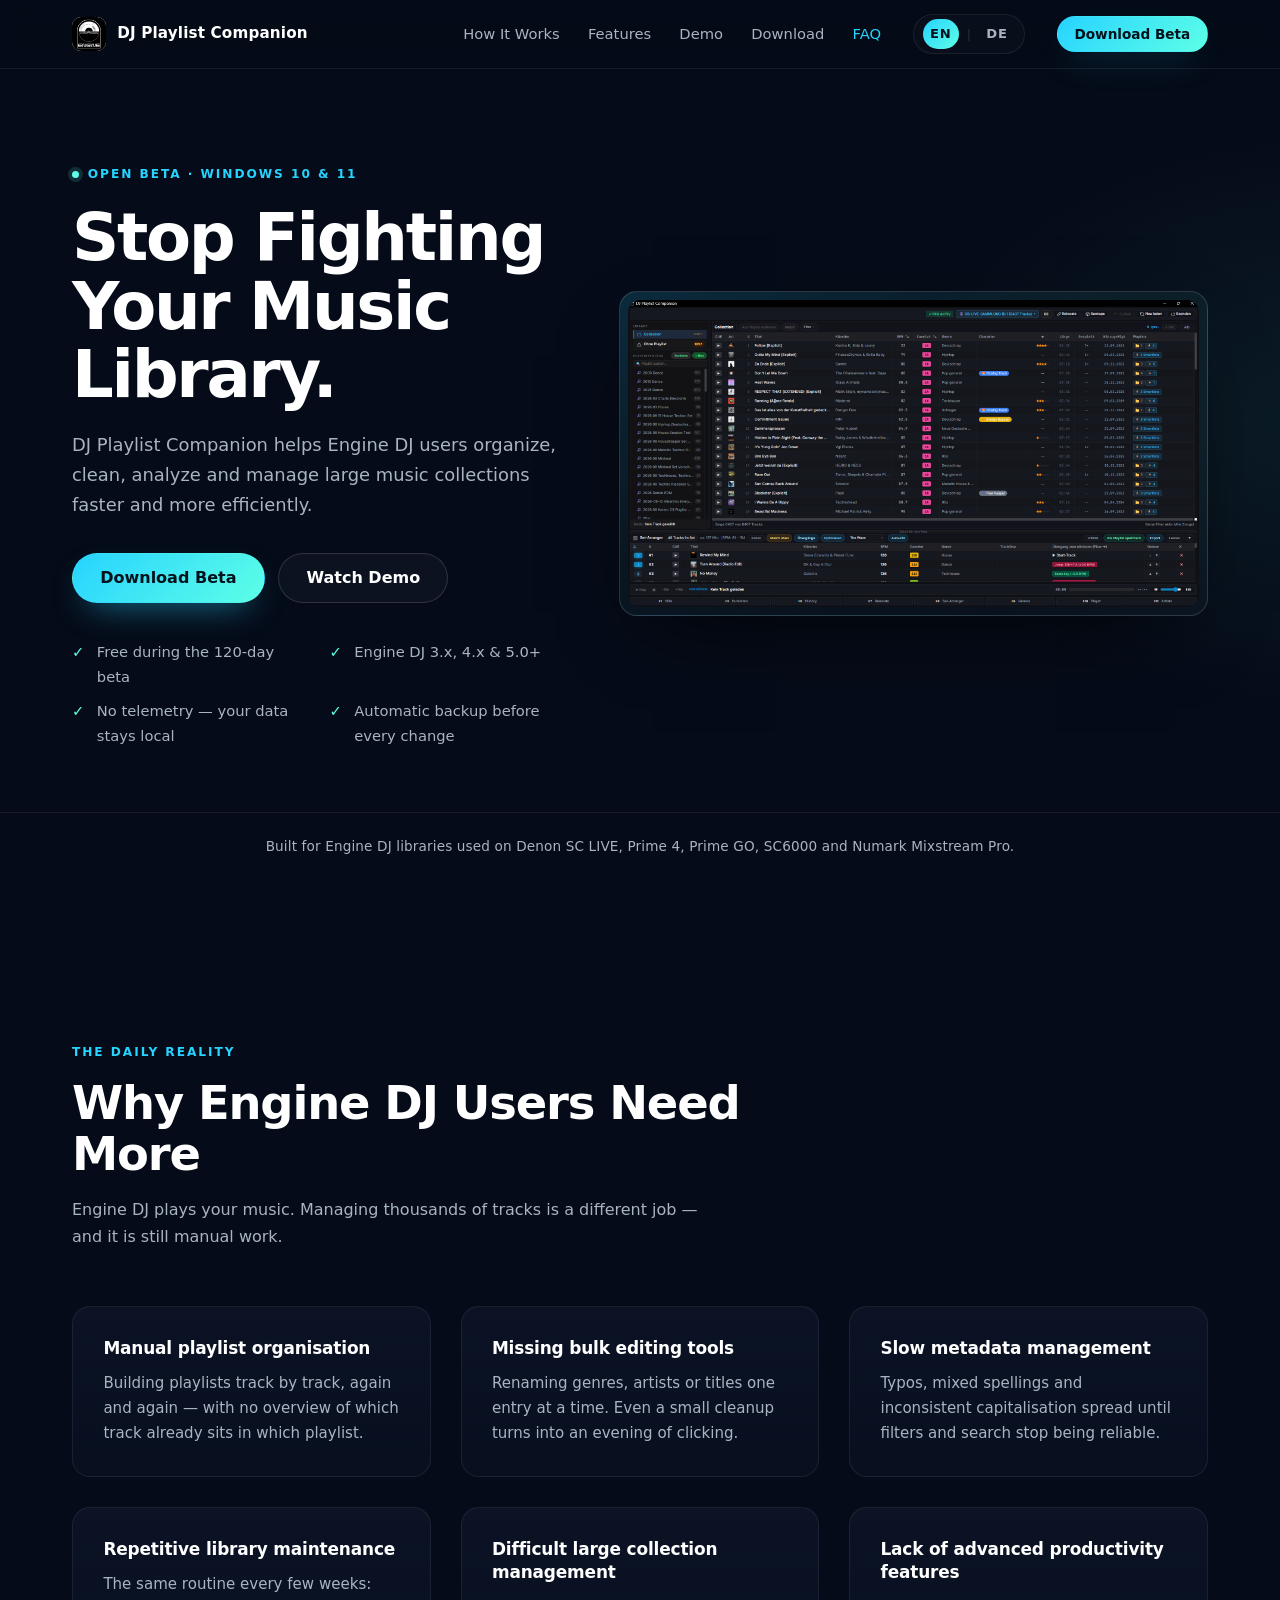
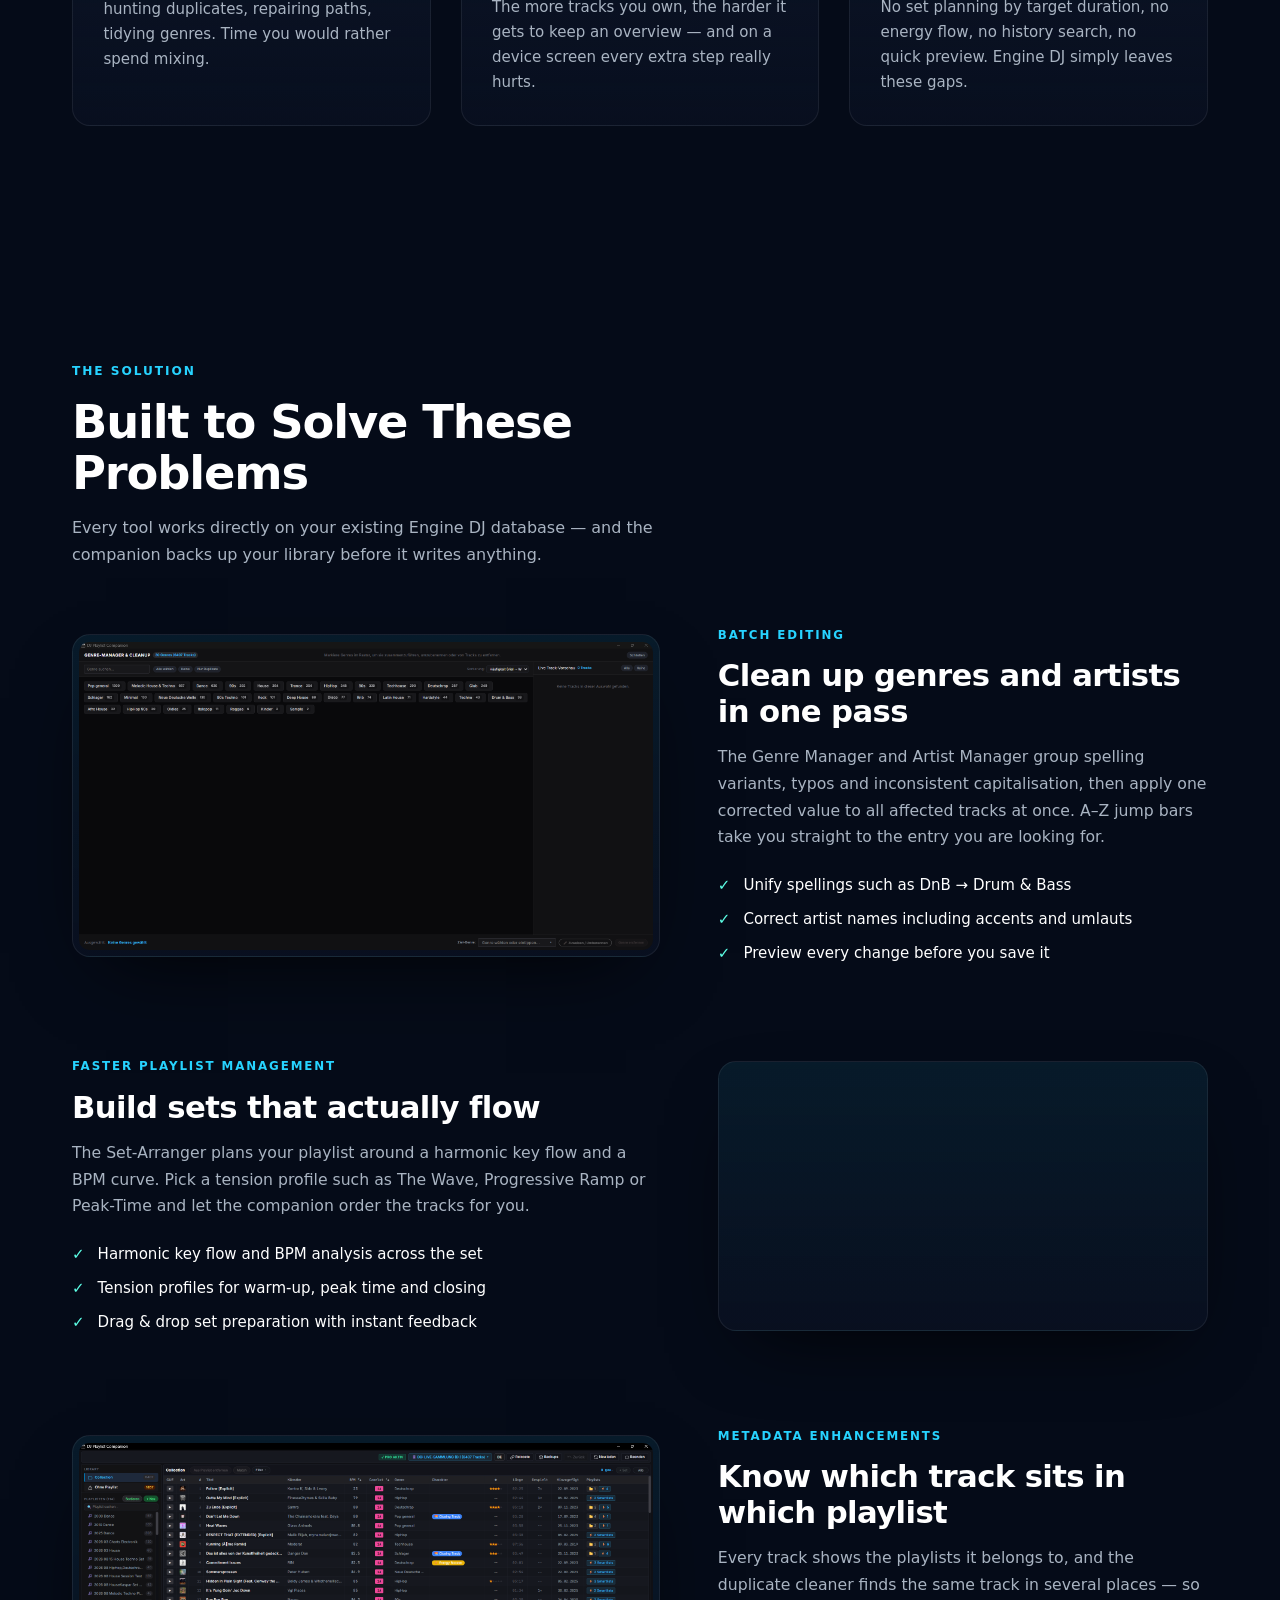
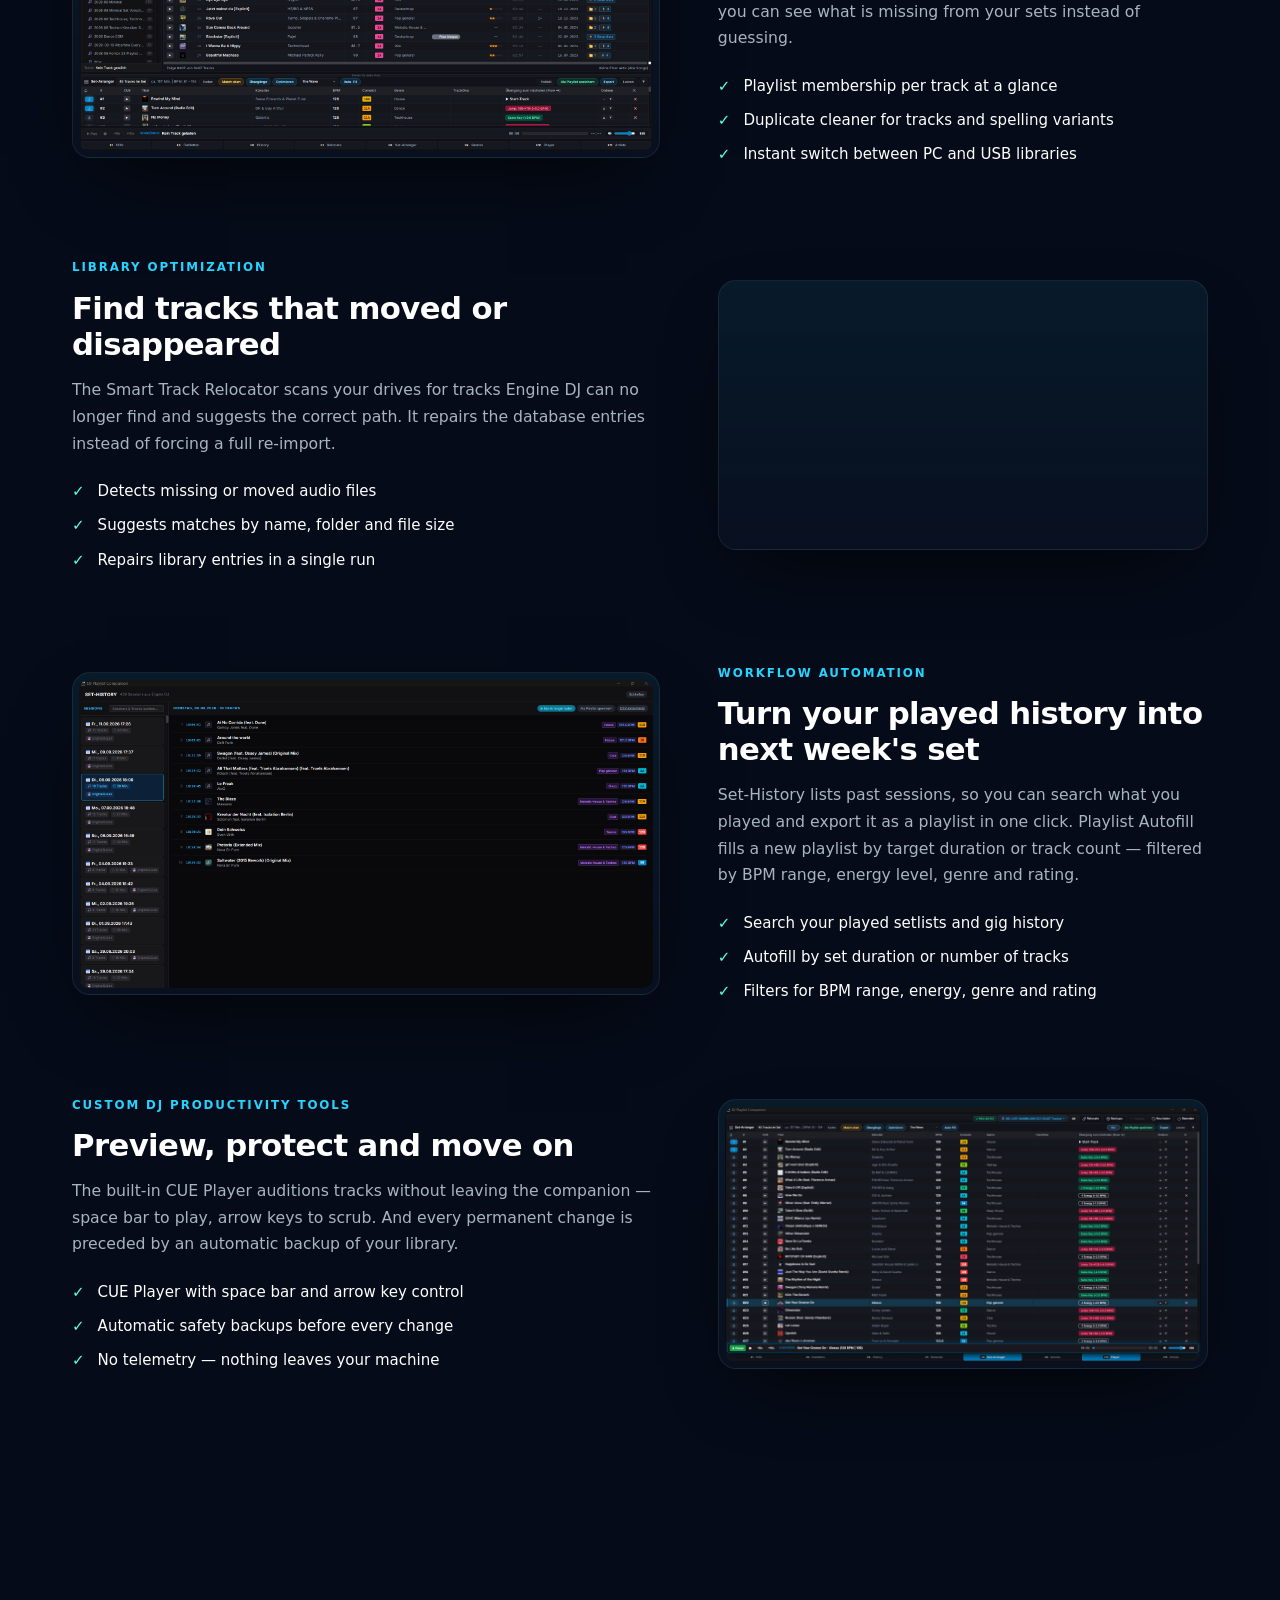
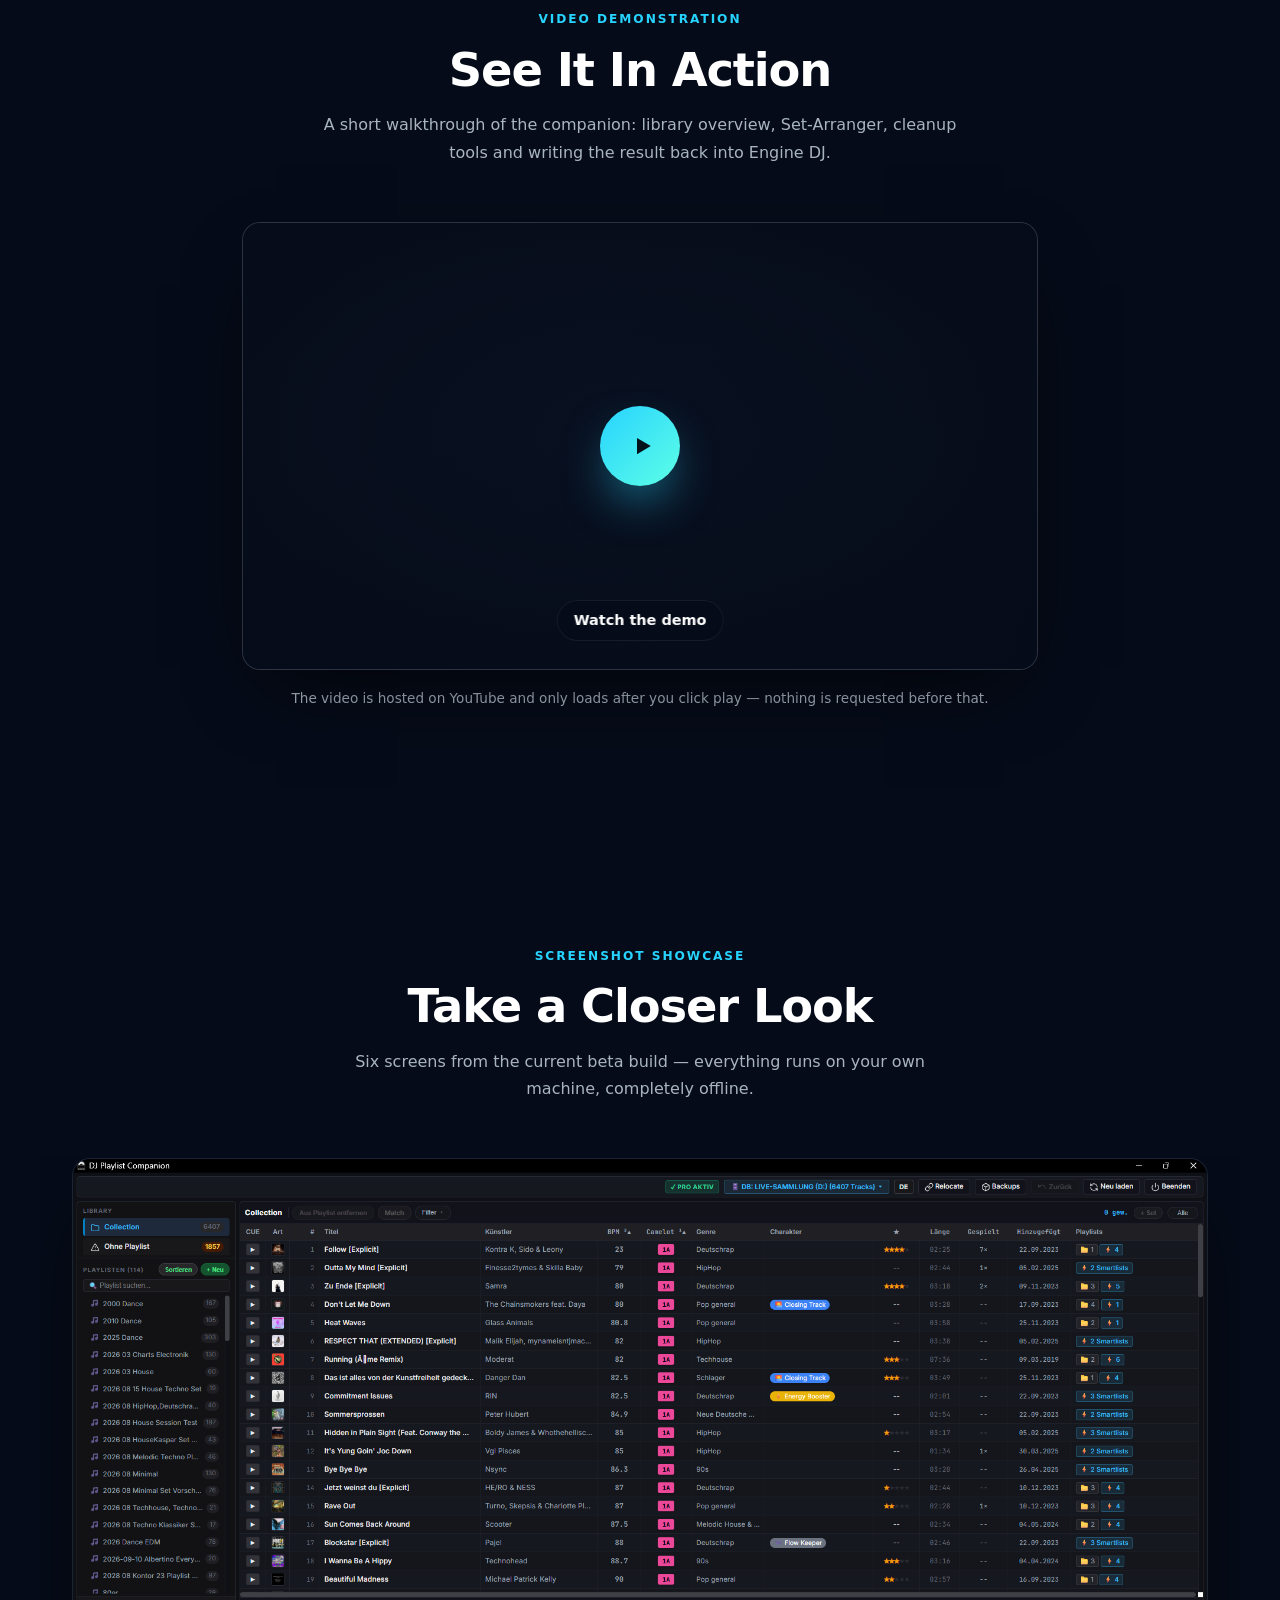
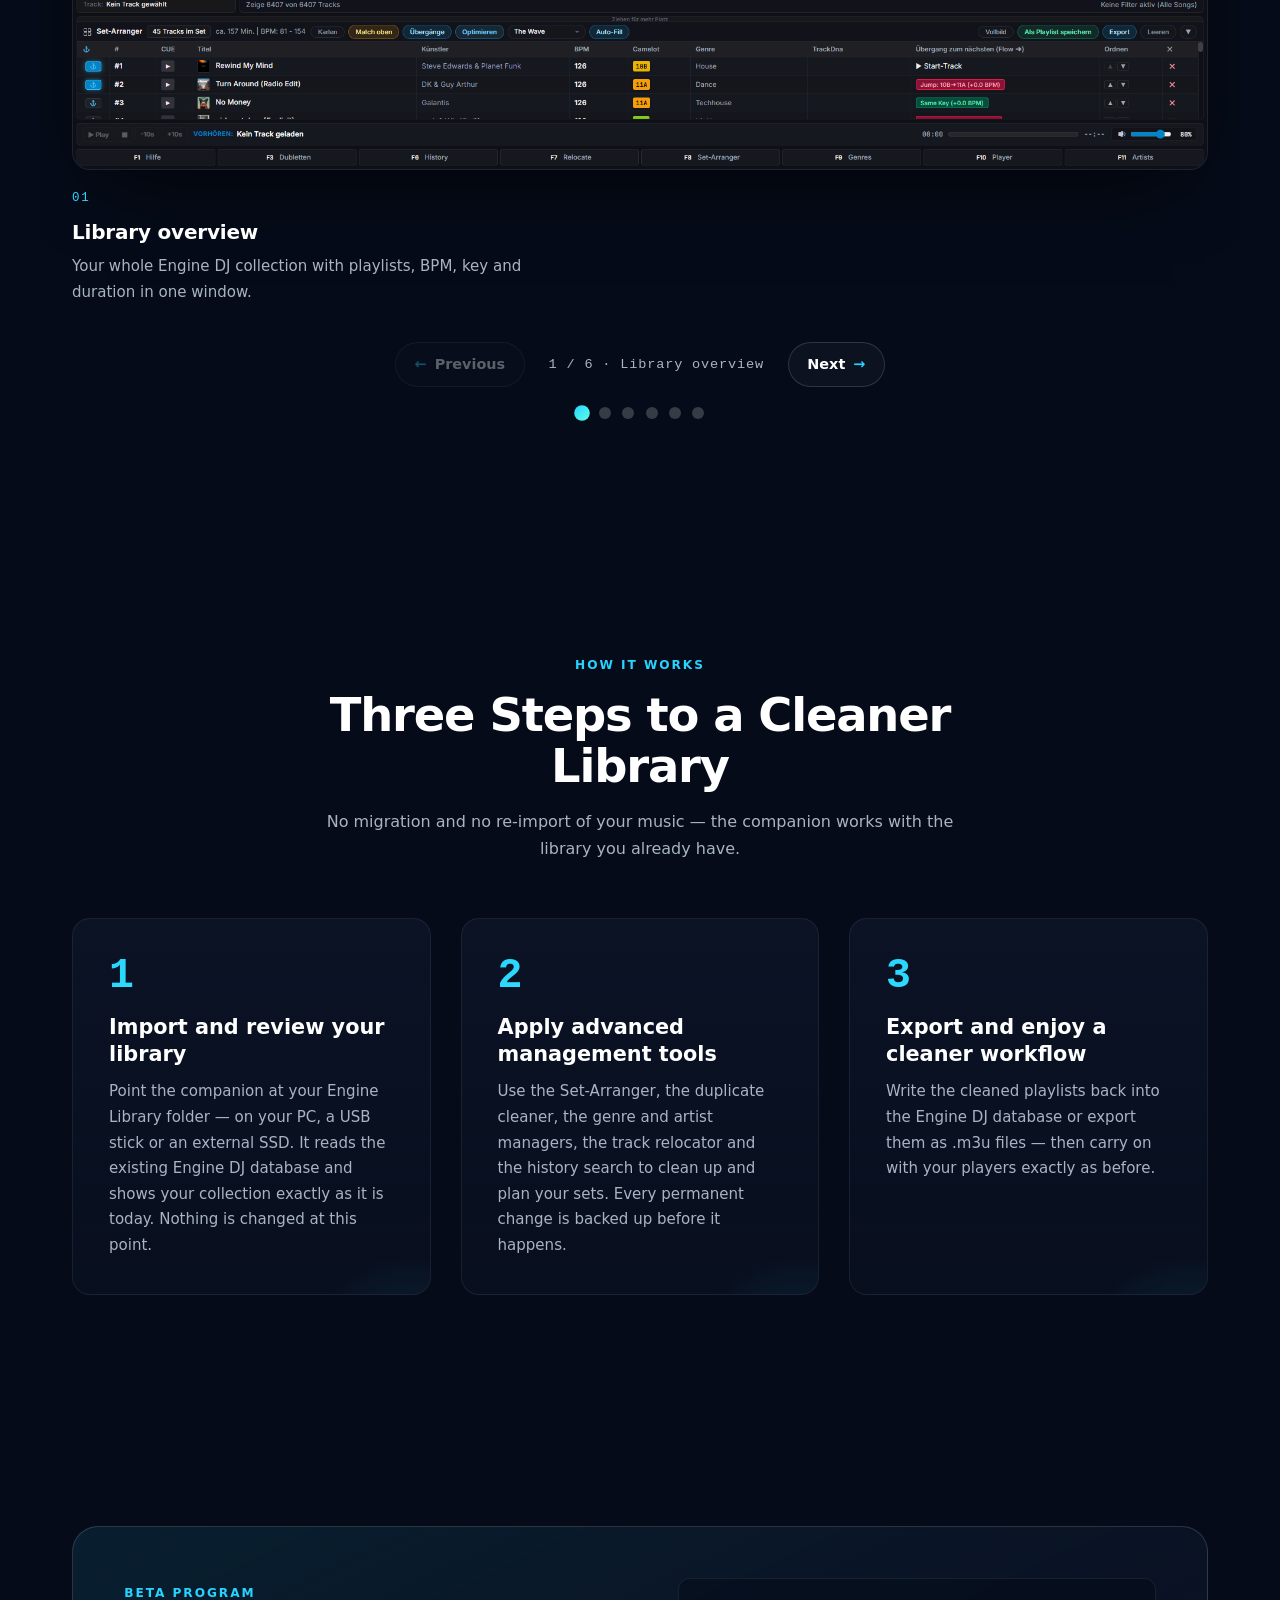
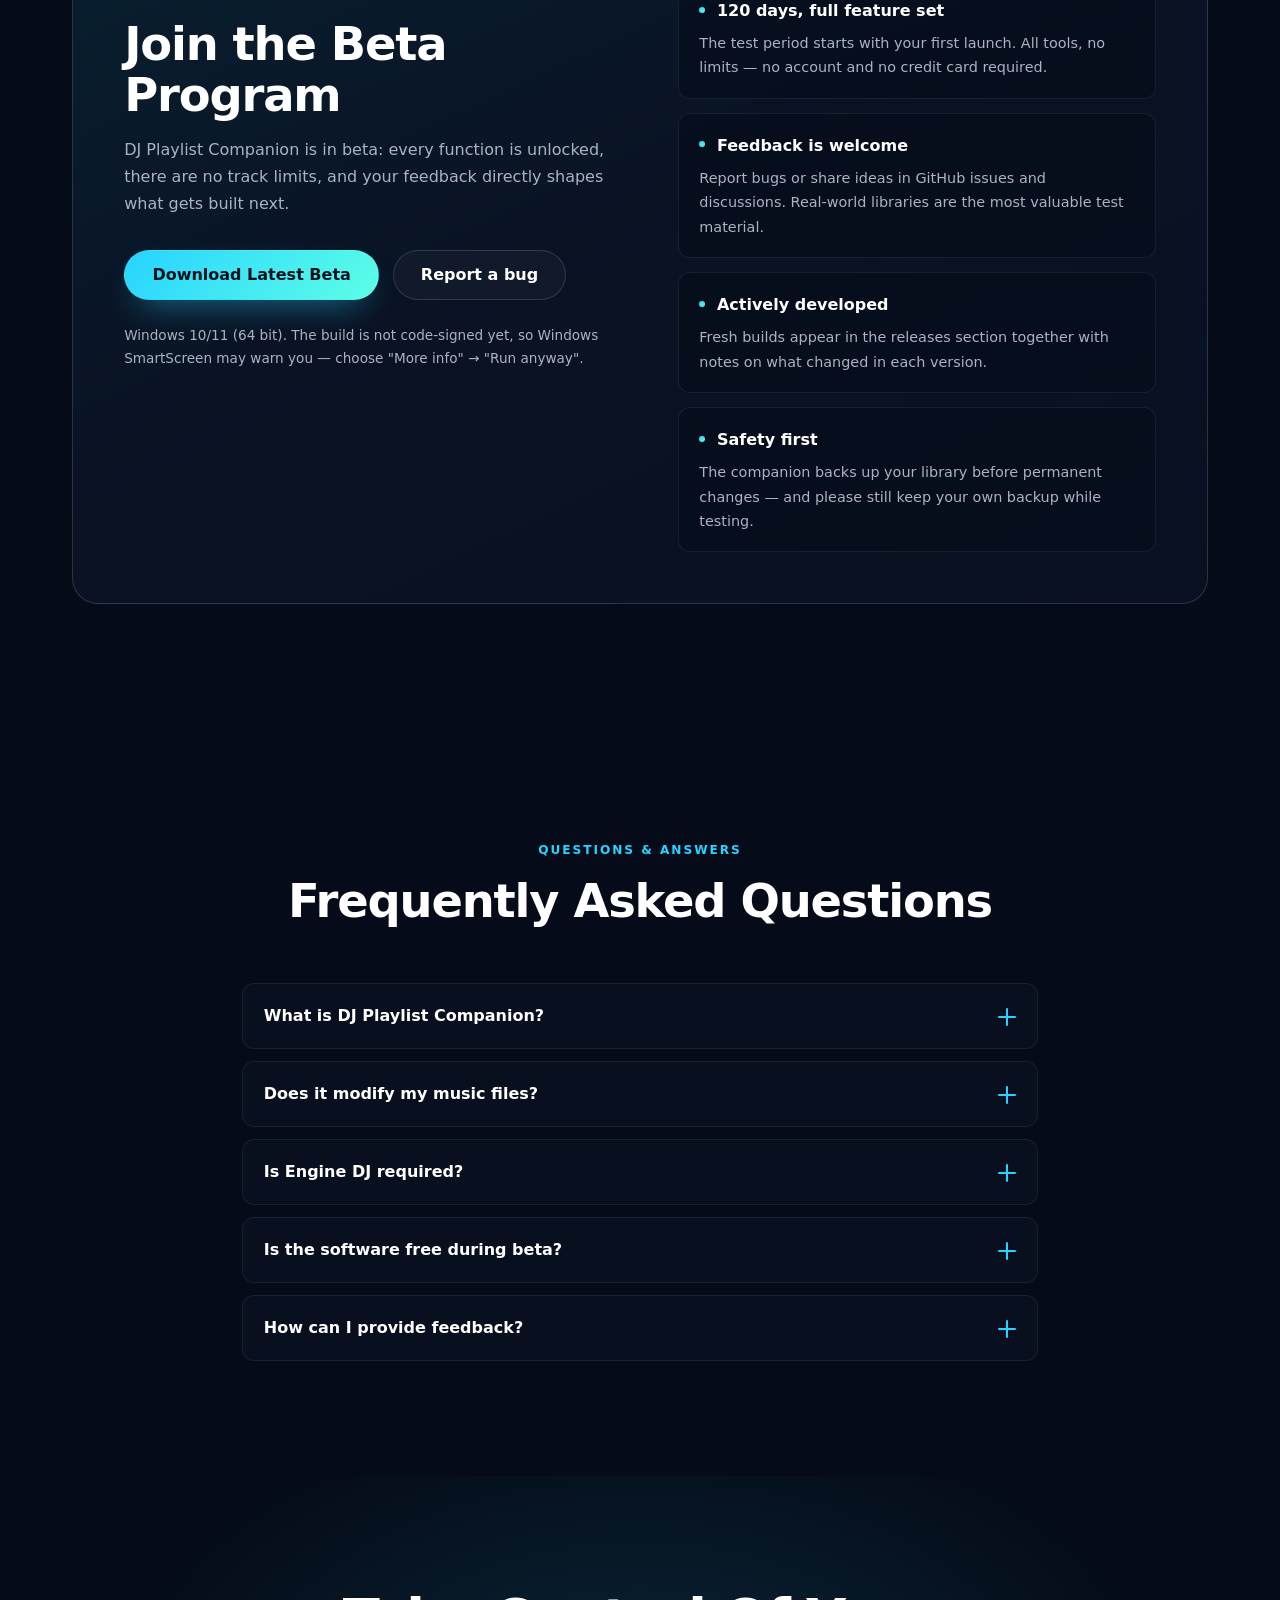
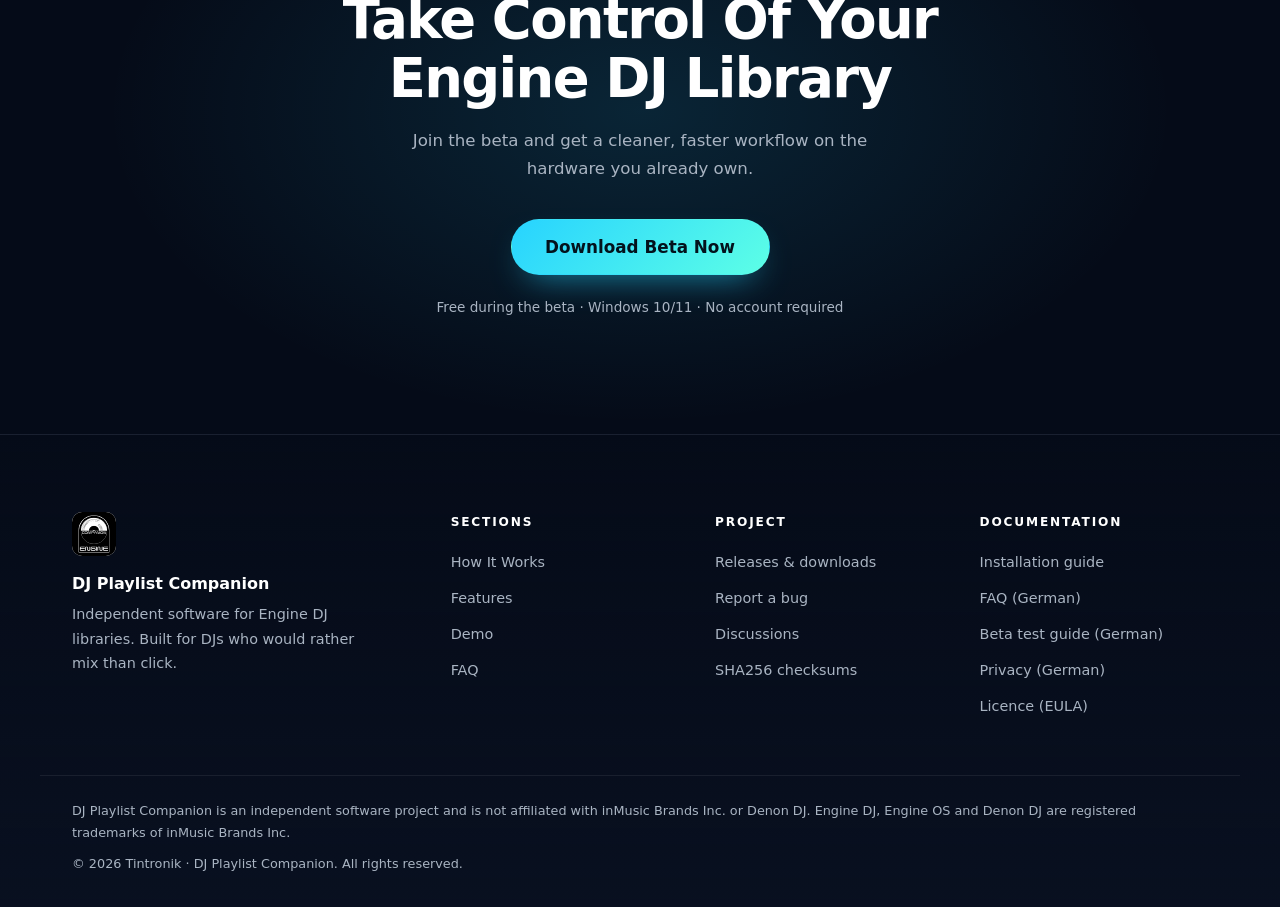
==== 04_Website_und_Marketing/index.html @ 6017baf1 "feat: Beta-Landingpage fuer DJ Playlist Companion (EN/DE, Galerie, FAQ, Video-Facade) Neue Landingpa" ====
<!DOCTYPE html>
<html lang="en">
<head>
  <meta charset="UTF-8">
  <meta name="viewport" content="width=device-width, initial-scale=1">
  <title>DJ Playlist Companion — Beta for Engine DJ Libraries</title>
  <meta name="description" content="DJ Playlist Companion helps Engine DJ users organize, clean, analyze and manage large music collections faster: set arranger, batch metadata cleanup, duplicate cleaner, track relocator and automatic backups.">
  <meta name="robots" content="index, follow">
  <meta name="theme-color" content="#050B18">
  <meta name="color-scheme" content="dark">
  <link rel="canonical" href="https://tintronik.github.io/djplaylist.github.io/04_Website_und_Marketing/">

  <meta property="og:type" content="website">
  <meta property="og:site_name" content="DJ Playlist Companion">
  <meta property="og:title" content="DJ Playlist Companion — Beta for Engine DJ Libraries">
  <meta property="og:description" content="Stop fighting your music library. Organize, clean, analyze and manage your Engine DJ collection faster.">
  <meta property="og:url" content="https://tintronik.github.io/djplaylist.github.io/04_Website_und_Marketing/">
  <meta property="og:image" content="https://tintronik.github.io/djplaylist.github.io/04_Website_und_Marketing/assets/logo_dark_bg.png">
  <meta name="twitter:card" content="summary_large_image">

  <link rel="icon" href="assets/favicon.ico" sizes="any">
  <link rel="icon" type="image/png" sizes="32x32" href="assets/favicon-32x32.png">
  <link rel="icon" type="image/png" sizes="16x16" href="assets/favicon-16x16.png">
  <link rel="apple-touch-icon" href="assets/icon.png">

  <script>
    /* Resolve the language before the first paint so lang/announcements are correct. */
    (function () {
      try {
        var saved = window.localStorage.getItem('dpc-lang');
        var browser = (navigator.language || 'en').toLowerCase();
        var lang = saved === 'de' || saved === 'en' ? saved : (browser.indexOf('de') === 0 ? 'de' : 'en');
        document.documentElement.lang = lang;
      } catch (error) {
        document.documentElement.lang = 'en';
      }
    }());
  </script>

  <link rel="preload" as="image" href="assets/screenshots/01-start.png" fetchpriority="high">
  <link rel="stylesheet" href="style.css">
</head>
<body>
  <a class="skip-link" href="#main" data-i18n="a11y.skip">Skip to main content</a>

  <header class="site-header" id="top">
    <nav class="nav" aria-labelledby="nav-label">
      <span class="sr-only" id="nav-label" data-i18n="nav.label">Main navigation</span>

      <a class="brand" href="#top">
        <img class="brand__mark" src="assets/logo_dark_bg.svg" width="34" height="34" alt="" aria-hidden="true">
        <span class="brand__name">DJ Playlist Companion</span>
      </a>

      <button class="nav-toggle" type="button" aria-expanded="false" aria-controls="nav-menu">
        <span class="nav-toggle__bars" aria-hidden="true"></span>
        <span class="sr-only" data-i18n="nav.menu">Open menu</span>
      </button>

      <div class="nav__panel" id="nav-menu">
        <ul class="nav__list">
          <li><a href="#how-it-works" data-i18n="nav.howItWorks">How It Works</a></li>
          <li><a href="#features" data-i18n="nav.features">Features</a></li>
          <li><a href="#demo" data-i18n="nav.demo">Demo</a></li>
          <li><a href="#download" data-i18n="nav.download">Download</a></li>
          <li><a href="#faq" data-i18n="nav.faq">FAQ</a></li>
        </ul>

        <div class="lang" role="group" aria-label="Language" data-i18n-attr="aria-label:nav.langLabel">
          <button class="lang__btn" type="button" data-lang="en" aria-pressed="true">EN</button>
          <span class="lang__sep" aria-hidden="true">|</span>
          <button class="lang__btn" type="button" data-lang="de" aria-pressed="false">DE</button>
        </div>

        <a class="btn btn--primary btn--sm" href="#" data-download data-i18n="nav.cta">Download Beta</a>
      </div>
    </nav>
  </header>
  <main id="main">
    <section class="hero" aria-labelledby="hero-title">
      <div class="container hero__inner">
        <div class="hero__copy">
          <p class="eyebrow">
            <span class="eyebrow__dot" aria-hidden="true"></span>
            <span data-i18n="hero.eyebrow">Open Beta · Windows 10 &amp; 11</span>
          </p>
          <h1 class="hero__title" id="hero-title" data-i18n="hero.title">Stop Fighting Your Music Library.</h1>
          <p class="hero__sub" data-i18n="hero.subtitle">DJ Playlist Companion helps Engine DJ users organize, clean, analyze and manage large music collections faster and more efficiently.</p>

          <div class="cta-row">
            <a class="btn btn--primary btn--lg" href="#" data-download data-i18n="hero.ctaPrimary">Download Beta</a>
            <a class="btn btn--ghost btn--lg" href="#demo" data-i18n="hero.ctaSecondary">Watch Demo</a>
          </div>

          <ul class="trust">
            <li class="trust__item" data-i18n="hero.trust1">Free during the 120-day beta</li>
            <li class="trust__item" data-i18n="hero.trust2">Engine DJ 3.x, 4.x &amp; 5.0+</li>
            <li class="trust__item" data-i18n="hero.trust3">No telemetry — your data stays local</li>
            <li class="trust__item" data-i18n="hero.trust4">Automatic backup before every change</li>
          </ul>
        </div>

        <figure class="hero__shot">
          <img src="assets/screenshots/01-start.png" width="1920" height="1032"
               alt="DJ Playlist Companion start screen showing the Engine DJ library overview" data-i18n-attr="alt:hero.imageAlt"
               fetchpriority="high" decoding="async">
        </figure>
      </div>

      <p class="devices" data-i18n="hero.devices">Built for Engine DJ libraries used on Denon SC LIVE, Prime 4, Prime GO, SC6000 and Numark Mixstream Pro.</p>
    </section>

    <section class="section" id="why" aria-labelledby="why-title">
      <div class="container">
        <header class="section__head">
          <p class="eyebrow" data-i18n="pain.eyebrow">The daily reality</p>
          <h2 class="section__title" id="why-title" data-i18n="pain.title">Why Engine DJ Users Need More</h2>
          <p class="section__sub" data-i18n="pain.subtitle">Engine DJ plays your music. Managing thousands of tracks is a different job — and it is still manual work.</p>
        </header>

        <div class="grid grid--3" data-list="pain.items">
          <article class="card">
            <h3 class="card__title" data-i18n-list="title">Manual playlist organisation</h3>
            <p class="card__text" data-i18n-list="text">Building playlists track by track, again and again — with no overview of which track already sits in which playlist.</p>
          </article>
          <article class="card">
            <h3 class="card__title" data-i18n-list="title">Missing bulk editing tools</h3>
            <p class="card__text" data-i18n-list="text">Renaming genres, artists or titles one entry at a time. Even a small cleanup turns into an evening of clicking.</p>
          </article>
          <article class="card">
            <h3 class="card__title" data-i18n-list="title">Slow metadata management</h3>
            <p class="card__text" data-i18n-list="text">Typos, mixed spellings and inconsistent capitalisation spread until filters and search stop being reliable.</p>
          </article>
          <article class="card">
            <h3 class="card__title" data-i18n-list="title">Repetitive library maintenance</h3>
            <p class="card__text" data-i18n-list="text">The same routine every few weeks: hunting duplicates, repairing paths, tidying genres. Time you would rather spend mixing.</p>
          </article>
          <article class="card">
            <h3 class="card__title" data-i18n-list="title">Difficult large collection management</h3>
            <p class="card__text" data-i18n-list="text">The more tracks you own, the harder it gets to keep an overview — and on a device screen every extra step really hurts.</p>
          </article>
          <article class="card">
            <h3 class="card__title" data-i18n-list="title">Lack of advanced productivity features</h3>
            <p class="card__text" data-i18n-list="text">No set planning by target duration, no energy flow, no history search, no quick preview. Engine DJ simply leaves these gaps.</p>
          </article>
        </div>
      </div>
    </section>
    <section class="section" id="features" aria-labelledby="features-title">
      <div class="container">
        <header class="section__head">
          <p class="eyebrow" data-i18n="solution.eyebrow">The solution</p>
          <h2 class="section__title" id="features-title" data-i18n="solution.title">Built to Solve These Problems</h2>
          <p class="section__sub" data-i18n="solution.subtitle">Every tool works directly on your existing Engine DJ database — and the companion backs up your library before it writes anything.</p>
        </header>

        <div class="features" data-list="solution.items">
          <article class="feature">
            <figure class="feature__media">
              <img src="assets/screenshots/03-genre-manager.png" width="1920" height="1032"
                   alt="Genre Manager grouping spelling variants for batch cleanup" data-i18n-list="alt"
                   loading="lazy" decoding="async">
            </figure>
            <div class="feature__body">
              <p class="feature__kicker" data-i18n-list="kicker">Batch editing</p>
              <h3 class="feature__title" data-i18n-list="title">Clean up genres and artists in one pass</h3>
              <p class="feature__text" data-i18n-list="text">The Genre Manager and Artist Manager group spelling variants, typos and inconsistent capitalisation, then apply one corrected value to all affected tracks at once. A–Z jump bars take you straight to the entry you are looking for.</p>
              <ul class="feature__list">
                <li data-i18n-list="bullets.0">Unify spellings such as DnB → Drum &amp; Bass</li>
                <li data-i18n-list="bullets.1">Correct artist names including accents and umlauts</li>
                <li data-i18n-list="bullets.2">Preview every change before you save it</li>
              </ul>
            </div>
          </article>

          <article class="feature">
            <figure class="feature__media">
              <img src="assets/screenshots/02-set-arranger.png" width="1920" height="1032"
                   alt="Set-Arranger optimising BPM and harmonic key flow" data-i18n-list="alt"
                   loading="lazy" decoding="async">
            </figure>
            <div class="feature__body">
              <p class="feature__kicker" data-i18n-list="kicker">Faster playlist management</p>
              <h3 class="feature__title" data-i18n-list="title">Build sets that actually flow</h3>
              <p class="feature__text" data-i18n-list="text">The Set-Arranger plans your playlist around a harmonic key flow and a BPM curve. Pick a tension profile such as The Wave, Progressive Ramp or Peak-Time and let the companion order the tracks for you.</p>
              <ul class="feature__list">
                <li data-i18n-list="bullets.0">Harmonic key flow and BPM analysis across the set</li>
                <li data-i18n-list="bullets.1">Tension profiles for warm-up, peak time and closing</li>
                <li data-i18n-list="bullets.2">Drag &amp; drop set preparation with instant feedback</li>
              </ul>
            </div>
          </article>

          <article class="feature">
            <figure class="feature__media">
              <img src="assets/screenshots/01-start.png" width="1920" height="1032"
                   alt="Library overview listing tracks and their playlist membership" data-i18n-list="alt"
                   loading="lazy" decoding="async">
            </figure>
            <div class="feature__body">
              <p class="feature__kicker" data-i18n-list="kicker">Metadata enhancements</p>
              <h3 class="feature__title" data-i18n-list="title">Know which track sits in which playlist</h3>
              <p class="feature__text" data-i18n-list="text">Every track shows the playlists it belongs to, and the duplicate cleaner finds the same track in several places — so you can see what is missing from your sets instead of guessing.</p>
              <ul class="feature__list">
                <li data-i18n-list="bullets.0">Playlist membership per track at a glance</li>
                <li data-i18n-list="bullets.1">Duplicate cleaner for tracks and spelling variants</li>
                <li data-i18n-list="bullets.2">Instant switch between PC and USB libraries</li>
              </ul>
            </div>
          </article>
          <article class="feature">
            <figure class="feature__media">
              <img src="assets/screenshots/05-track-relocator.png" width="1920" height="1032"
                   alt="Smart Track-Relocator listing missing files with suggested paths" data-i18n-list="alt"
                   loading="lazy" decoding="async">
            </figure>
            <div class="feature__body">
              <p class="feature__kicker" data-i18n-list="kicker">Library optimization</p>
              <h3 class="feature__title" data-i18n-list="title">Find tracks that moved or disappeared</h3>
              <p class="feature__text" data-i18n-list="text">The Smart Track Relocator scans your drives for tracks Engine DJ can no longer find and suggests the correct path. It repairs the database entries instead of forcing a full re-import.</p>
              <ul class="feature__list">
                <li data-i18n-list="bullets.0">Detects missing or moved audio files</li>
                <li data-i18n-list="bullets.1">Suggests matches by name, folder and file size</li>
                <li data-i18n-list="bullets.2">Repairs library entries in a single run</li>
              </ul>
            </div>
          </article>

          <article class="feature">
            <figure class="feature__media">
              <img src="assets/screenshots/04-set-history.png" width="1920" height="1032"
                   alt="Set-History view with played sessions and playlist export" data-i18n-list="alt"
                   loading="lazy" decoding="async">
            </figure>
            <div class="feature__body">
              <p class="feature__kicker" data-i18n-list="kicker">Workflow automation</p>
              <h3 class="feature__title" data-i18n-list="title">Turn your played history into next week's set</h3>
              <p class="feature__text" data-i18n-list="text">Set-History lists past sessions, so you can search what you played and export it as a playlist in one click. Playlist Autofill fills a new playlist by target duration or track count — filtered by BPM range, energy level, genre and rating.</p>
              <ul class="feature__list">
                <li data-i18n-list="bullets.0">Search your played setlists and gig history</li>
                <li data-i18n-list="bullets.1">Autofill by set duration or number of tracks</li>
                <li data-i18n-list="bullets.2">Filters for BPM range, energy, genre and rating</li>
              </ul>
            </div>
          </article>

          <article class="feature">
            <figure class="feature__media">
              <img src="assets/screenshots/06-cue-player.png" width="1920" height="1032"
                   alt="CUE-Player previewing a track with playback controls" data-i18n-list="alt"
                   loading="lazy" decoding="async">
            </figure>
            <div class="feature__body">
              <p class="feature__kicker" data-i18n-list="kicker">Custom DJ productivity tools</p>
              <h3 class="feature__title" data-i18n-list="title">Preview, protect and move on</h3>
              <p class="feature__text" data-i18n-list="text">The built-in CUE Player auditions tracks without leaving the companion — space bar to play, arrow keys to scrub. And every permanent change is preceded by an automatic backup of your library.</p>
              <ul class="feature__list">
                <li data-i18n-list="bullets.0">CUE Player with space bar and arrow key control</li>
                <li data-i18n-list="bullets.1">Automatic safety backups before every change</li>
                <li data-i18n-list="bullets.2">No telemetry — nothing leaves your machine</li>
              </ul>
            </div>
          </article>
        </div>
      </div>
    </section>

    <section class="section" id="demo" aria-labelledby="demo-title">
      <div class="container container--narrow">
        <header class="section__head section__head--center">
          <p class="eyebrow" data-i18n="video.eyebrow">Video demonstration</p>
          <h2 class="section__title" id="demo-title" data-i18n="video.title">See It In Action</h2>
          <p class="section__sub" data-i18n="video.text">A short walkthrough of the companion: library overview, Set-Arranger, cleanup tools and writing the result back into Engine DJ.</p>
        </header>

        <div class="video" data-video>
          <button class="video__facade" type="button" aria-label="Play the demo video" data-i18n-attr="aria-label:video.playLabel">
            <img class="video__poster" src="https://i.ytimg.com/vi/6UIPTuI5QEQ/maxresdefault.jpg"
                 width="1280" height="720" alt="" loading="lazy" decoding="async">
            <span class="video__scrim" aria-hidden="true"></span>
            <span class="video__play" aria-hidden="true">
              <svg viewBox="0 0 24 24" width="30" height="30" focusable="false" aria-hidden="true">
                <path d="M8 5.5v13l11-6.5-11-6.5z" fill="currentColor"></path>
              </svg>
            </span>
            <span class="video__label" data-i18n="video.play">Watch the demo</span>
          </button>
        </div>

        <p class="video__note" data-i18n="video.note">The video is hosted on YouTube and only loads after you click play — nothing is requested before that.</p>
      </div>
    </section>
    <section class="section" id="gallery" aria-labelledby="gallery-title">
      <div class="container">
        <header class="section__head section__head--center">
          <p class="eyebrow" data-i18n="gallery.eyebrow">Screenshot showcase</p>
          <h2 class="section__title" id="gallery-title" data-i18n="gallery.title">Take a Closer Look</h2>
          <p class="section__sub" data-i18n="gallery.subtitle">Six screens from the current beta build — everything runs on your own machine, completely offline.</p>
        </header>
      </div>

      <div class="gallery" data-gallery>
        <div class="gallery__viewport">
          <ul class="gallery__track" data-gallery-track data-list="gallery.items">
            <li class="slide">
              <figure class="slide__figure">
                <img src="assets/screenshots/01-start.png" width="1920" height="1032"
                     alt="Start screen with collection overview and playlist tree" data-i18n-list="alt"
                     loading="lazy" decoding="async">
              </figure>
              <div class="slide__meta">
                <p class="slide__index" data-i18n-list="index">01</p>
                <h3 class="slide__title" data-i18n-list="title">Library overview</h3>
                <p class="slide__text" data-i18n-list="text">Your whole Engine DJ collection with playlists, BPM, key and duration in one window.</p>
              </div>
            </li>
            <li class="slide">
              <figure class="slide__figure">
                <img src="assets/screenshots/02-set-arranger.png" width="1920" height="1032"
                     alt="Set-Arranger planning a playlist with tension profiles" data-i18n-list="alt"
                     loading="lazy" decoding="async">
              </figure>
              <div class="slide__meta">
                <p class="slide__index" data-i18n-list="index">02</p>
                <h3 class="slide__title" data-i18n-list="title">Set-Arranger</h3>
                <p class="slide__text" data-i18n-list="text">Plan a set by duration or track count and optimise the tension curve automatically.</p>
              </div>
            </li>
            <li class="slide">
              <figure class="slide__figure">
                <img src="assets/screenshots/03-genre-manager.png" width="1920" height="1032"
                     alt="Genre Manager with grouped spelling variants" data-i18n-list="alt"
                     loading="lazy" decoding="async">
              </figure>
              <div class="slide__meta">
                <p class="slide__index" data-i18n-list="index">03</p>
                <h3 class="slide__title" data-i18n-list="title">Genre Manager</h3>
                <p class="slide__text" data-i18n-list="text">Group spelling variants and unify them in a single pass instead of editing track by track.</p>
              </div>
            </li>
            <li class="slide">
              <figure class="slide__figure">
                <img src="assets/screenshots/04-set-history.png" width="1920" height="1032"
                     alt="Set-History with played sessions and search" data-i18n-list="alt"
                     loading="lazy" decoding="async">
              </figure>
              <div class="slide__meta">
                <p class="slide__index" data-i18n-list="index">04</p>
                <h3 class="slide__title" data-i18n-list="title">Set-History</h3>
                <p class="slide__text" data-i18n-list="text">Review played sessions, search your setlist and turn a gig into a new playlist.</p>
              </div>
            </li>
            <li class="slide">
              <figure class="slide__figure">
                <img src="assets/screenshots/05-track-relocator.png" width="1920" height="1032"
                     alt="Smart Track-Relocator with suggested file paths" data-i18n-list="alt"
                     loading="lazy" decoding="async">
              </figure>
              <div class="slide__meta">
                <p class="slide__index" data-i18n-list="index">05</p>
                <h3 class="slide__title" data-i18n-list="title">Smart Track Relocator</h3>
                <p class="slide__text" data-i18n-list="text">Reconnect tracks that moved to another folder, drive or USB stick.</p>
              </div>
            </li>
            <li class="slide">
              <figure class="slide__figure">
                <img src="assets/screenshots/06-cue-player.png" width="1920" height="1032"
                     alt="CUE-Player with playback and scrubbing controls" data-i18n-list="alt"
                     loading="lazy" decoding="async">
              </figure>
              <div class="slide__meta">
                <p class="slide__index" data-i18n-list="index">06</p>
                <h3 class="slide__title" data-i18n-list="title">CUE Player</h3>
                <p class="slide__text" data-i18n-list="text">Audition tracks quickly before they land in your set — with keyboard control.</p>
              </div>
            </li>
          </ul>
        </div>

        <div class="gallery__controls container">
          <button class="gallery__btn" type="button" data-gallery-prev>
            <span class="gallery__btn-icon" aria-hidden="true">&#8592;</span>
            <span data-i18n="gallery.prev">Previous</span>
          </button>

          <p class="gallery__status" aria-live="polite" data-gallery-status>1 / 6</p>

          <button class="gallery__btn" type="button" data-gallery-next>
            <span data-i18n="gallery.next">Next</span>
            <span class="gallery__btn-icon" aria-hidden="true">&#8594;</span>
          </button>
        </div>

        <div class="gallery__dots" data-gallery-dots role="group" aria-label="Choose screenshot" data-i18n-attr="aria-label:gallery.dotsLabel"></div>
      </div>
    </section>
    <section class="section" id="how-it-works" aria-labelledby="how-title">
      <div class="container">
        <header class="section__head section__head--center">
          <p class="eyebrow" data-i18n="how.eyebrow">How it works</p>
          <h2 class="section__title" id="how-title" data-i18n="how.title">Three Steps to a Cleaner Library</h2>
          <p class="section__sub" data-i18n="how.subtitle">No migration and no re-import of your music — the companion works with the library you already have.</p>
        </header>

        <ol class="steps" data-list="how.steps">
          <li class="step">
            <p class="step__num" aria-hidden="true">1</p>
            <h3 class="step__title" data-i18n-list="title">Import and review your library</h3>
            <p class="step__text" data-i18n-list="text">Point the companion at your Engine Library folder — on your PC, a USB stick or an external SSD. It reads the existing Engine DJ database and shows your collection exactly as it is today. Nothing is changed at this point.</p>
          </li>
          <li class="step">
            <p class="step__num" aria-hidden="true">2</p>
            <h3 class="step__title" data-i18n-list="title">Apply advanced management tools</h3>
            <p class="step__text" data-i18n-list="text">Use the Set-Arranger, the duplicate cleaner, the genre and artist managers, the track relocator and the history search to clean up and plan your sets. Every permanent change is backed up before it happens.</p>
          </li>
          <li class="step">
            <p class="step__num" aria-hidden="true">3</p>
            <h3 class="step__title" data-i18n-list="title">Export and enjoy a cleaner workflow</h3>
            <p class="step__text" data-i18n-list="text">Write the cleaned playlists back into the Engine DJ database or export them as .m3u files — then carry on with your players exactly as before.</p>
          </li>
        </ol>
      </div>
    </section>

    <section class="section" id="download" aria-labelledby="beta-title">
      <div class="container">
        <div class="beta">
          <div class="beta__intro">
            <p class="eyebrow" data-i18n="beta.eyebrow">Beta program</p>
            <h2 class="section__title" id="beta-title" data-i18n="beta.title">Join the Beta Program</h2>
            <p class="section__sub" data-i18n="beta.text">DJ Playlist Companion is in beta: every function is unlocked, there are no track limits, and your feedback directly shapes what gets built next.</p>

            <div class="cta-row">
              <a class="btn btn--primary btn--lg" href="#" data-download data-i18n="beta.cta">Download Latest Beta</a>
              <a class="btn btn--ghost btn--lg" href="https://github.com/tintronik/DJ-Playlist-Companion-Beta/issues/new?template=bug_report.yml"
                 target="_blank" rel="noopener noreferrer" data-i18n="beta.ctaSecondary">Report a bug</a>
            </div>

            <p class="beta__note" data-i18n="beta.note">Windows 10/11 (64 bit). The build is not code-signed yet, so Windows SmartScreen may warn you — choose &quot;More info&quot; → &quot;Run anyway&quot;.</p>
          </div>

          <ul class="beta__points" data-list="beta.points">
            <li class="point">
              <h3 class="point__title" data-i18n-list="title">120 days, full feature set</h3>
              <p class="point__text" data-i18n-list="text">The test period starts with your first launch. All tools, no limits — no account and no credit card required.</p>
            </li>
            <li class="point">
              <h3 class="point__title" data-i18n-list="title">Feedback is welcome</h3>
              <p class="point__text" data-i18n-list="text">Report bugs or share ideas in GitHub issues and discussions. Real-world libraries are the most valuable test material.</p>
            </li>
            <li class="point">
              <h3 class="point__title" data-i18n-list="title">Actively developed</h3>
              <p class="point__text" data-i18n-list="text">Fresh builds appear in the releases section together with notes on what changed in each version.</p>
            </li>
            <li class="point">
              <h3 class="point__title" data-i18n-list="title">Safety first</h3>
              <p class="point__text" data-i18n-list="text">The companion backs up your library before permanent changes — and please still keep your own backup while testing.</p>
            </li>
          </ul>
        </div>
      </div>
    </section>
    <section class="section" id="faq" aria-labelledby="faq-title">
      <div class="container container--narrow">
        <header class="section__head section__head--center">
          <p class="eyebrow" data-i18n="faq.eyebrow">Questions &amp; answers</p>
          <h2 class="section__title" id="faq-title" data-i18n="faq.title">Frequently Asked Questions</h2>
        </header>

        <div class="faq" data-list="faq.items">
          <div class="faq__item">
            <h3 class="faq__heading">
              <button class="faq__trigger" type="button" id="faq-trigger-1" aria-expanded="false" aria-controls="faq-panel-1">
                <span class="faq__question" data-i18n-list="q">What is DJ Playlist Companion?</span>
                <span class="faq__icon" aria-hidden="true"></span>
              </button>
            </h3>
            <div class="faq__panel" id="faq-panel-1" role="region" aria-labelledby="faq-trigger-1">
              <div class="faq__panel-inner">
                <p class="faq__answer" data-i18n-list="a">A desktop companion for your Engine DJ library. It organises playlists, cleans up metadata in bulk, plans sets, relocates missing tracks and keeps automatic backups — all directly on your existing Engine DJ database. It is an independent tool, not affiliated with inMusic Brands Inc. or Denon DJ.</p>
              </div>
            </div>
          </div>

          <div class="faq__item">
            <h3 class="faq__heading">
              <button class="faq__trigger" type="button" id="faq-trigger-2" aria-expanded="false" aria-controls="faq-panel-2">
                <span class="faq__question" data-i18n-list="q">Does it modify my music files?</span>
                <span class="faq__icon" aria-hidden="true"></span>
              </button>
            </h3>
            <div class="faq__panel" id="faq-panel-2" role="region" aria-labelledby="faq-trigger-2">
              <div class="faq__panel-inner">
                <p class="faq__answer" data-i18n-list="a">No. Your audio files are never touched. Changes only happen in the Engine DJ database (m.db), and only when you press save. Before every permanent change the companion creates a backup of your library so you can roll back. As with any beta, please keep your own backup of the library as well.</p>
              </div>
            </div>
          </div>

          <div class="faq__item">
            <h3 class="faq__heading">
              <button class="faq__trigger" type="button" id="faq-trigger-3" aria-expanded="false" aria-controls="faq-panel-3">
                <span class="faq__question" data-i18n-list="q">Is Engine DJ required?</span>
                <span class="faq__icon" aria-hidden="true"></span>
              </button>
            </h3>
            <div class="faq__panel" id="faq-panel-3" role="region" aria-labelledby="faq-trigger-3">
              <div class="faq__panel-inner">
                <p class="faq__answer" data-i18n-list="a">No. Engine DJ does not have to be installed — an existing Engine Library (database) on your PC, a USB stick or an external SSD is enough. Keep Engine DJ closed while saving, otherwise the database files can be locked.</p>
              </div>
            </div>
          </div>

          <div class="faq__item">
            <h3 class="faq__heading">
              <button class="faq__trigger" type="button" id="faq-trigger-4" aria-expanded="false" aria-controls="faq-panel-4">
                <span class="faq__question" data-i18n-list="q">Is the software free during beta?</span>
                <span class="faq__icon" aria-hidden="true"></span>
              </button>
            </h3>
            <div class="faq__panel" id="faq-panel-4" role="region" aria-labelledby="faq-trigger-4">
              <div class="faq__panel-inner">
                <p class="faq__answer" data-i18n-list="a">Yes. The beta is free and runs for 120 days with the full feature set and without track limits. After that the app switches to read-only mode: viewing, set planning, audio analysis and backups remain available, saving requires activation. Nothing gets deleted, and a Pro licence is in preparation.</p>
              </div>
            </div>
          </div>

          <div class="faq__item">
            <h3 class="faq__heading">
              <button class="faq__trigger" type="button" id="faq-trigger-5" aria-expanded="false" aria-controls="faq-panel-5">
                <span class="faq__question" data-i18n-list="q">How can I provide feedback?</span>
                <span class="faq__icon" aria-hidden="true"></span>
              </button>
            </h3>
            <div class="faq__panel" id="faq-panel-5" role="region" aria-labelledby="faq-trigger-5">
              <div class="faq__panel-inner">
                <p class="faq__answer" data-i18n-list="a">Bugs and ideas are collected on GitHub: open an issue with the prepared bug template, or join the discussions for questions and exchange with other testers. Log files live in %LOCALAPPDATA%\DJ Playlist Companion\logs — please check them for personal file paths before uploading.</p>
              </div>
            </div>
          </div>
        </div>
      </div>
    </section>

    <section class="section final" aria-labelledby="final-title">
      <div class="container container--narrow">
        <h2 class="final__title" id="final-title" data-i18n="final.title">Take Control Of Your Engine DJ Library</h2>
        <p class="final__text" data-i18n="final.text">Join the beta and get a cleaner, faster workflow on the hardware you already own.</p>
        <a class="btn btn--primary btn--xl" href="#" data-download data-i18n="final.cta">Download Beta Now</a>
        <p class="final__note" data-i18n="final.note">Free during the beta · Windows 10/11 · No account required</p>
      </div>
    </section>
  </main>
  <footer class="footer">
    <div class="container footer__inner">
      <div class="footer__brand">
        <img src="assets/logo_dark_bg.svg" width="44" height="44" alt="" aria-hidden="true" loading="lazy">
        <p class="footer__name">DJ Playlist Companion</p>
        <p class="footer__tagline" data-i18n="footer.tagline">Independent software for Engine DJ libraries. Built for DJs who would rather mix than click.</p>
      </div>

      <nav class="footer__col" aria-labelledby="footer-sections">
        <h2 class="footer__col-title" id="footer-sections" data-i18n="footer.sections">Sections</h2>
        <ul>
          <li><a href="#how-it-works" data-i18n="nav.howItWorks">How It Works</a></li>
          <li><a href="#features" data-i18n="nav.features">Features</a></li>
          <li><a href="#demo" data-i18n="nav.demo">Demo</a></li>
          <li><a href="#faq" data-i18n="nav.faq">FAQ</a></li>
        </ul>
      </nav>

      <nav class="footer__col" aria-labelledby="footer-project">
        <h2 class="footer__col-title" id="footer-project" data-i18n="footer.project">Project</h2>
        <ul>
          <li><a href="https://github.com/tintronik/DJ-Playlist-Companion-Beta/releases/latest" target="_blank" rel="noopener noreferrer" data-i18n="footer.releases">Releases &amp; downloads</a></li>
          <li><a href="https://github.com/tintronik/DJ-Playlist-Companion-Beta/issues/new?template=bug_report.yml" target="_blank" rel="noopener noreferrer" data-i18n="footer.bugs">Report a bug</a></li>
          <li><a href="https://github.com/tintronik/DJ-Playlist-Companion-Beta/discussions" target="_blank" rel="noopener noreferrer" data-i18n="footer.discussions">Discussions</a></li>
          <li><a href="https://github.com/tintronik/DJ-Playlist-Companion-Beta/blob/main/release/SHA256SUMS.txt" target="_blank" rel="noopener noreferrer" data-i18n="footer.checksums">SHA256 checksums</a></li>
        </ul>
      </nav>

      <nav class="footer__col" aria-labelledby="footer-docs">
        <h2 class="footer__col-title" id="footer-docs" data-i18n="footer.docs">Documentation</h2>
        <ul>
          <li><a href="https://github.com/tintronik/DJ-Playlist-Companion-Beta/blob/main/docs/INSTALLATION.md" target="_blank" rel="noopener noreferrer" data-i18n="footer.installation">Installation guide</a></li>
          <li><a href="https://github.com/tintronik/DJ-Playlist-Companion-Beta/blob/main/docs/FAQ.md" target="_blank" rel="noopener noreferrer" data-i18n="footer.faq">FAQ (German)</a></li>
          <li><a href="https://github.com/tintronik/DJ-Playlist-Companion-Beta/blob/main/BETA_TESTANLEITUNG.md" target="_blank" rel="noopener noreferrer" data-i18n="footer.testGuide">Beta test guide (German)</a></li>
          <li><a href="https://github.com/tintronik/DJ-Playlist-Companion-Beta/blob/main/DATENSCHUTZ.md" target="_blank" rel="noopener noreferrer" data-i18n="footer.privacy">Privacy (German)</a></li>
          <li><a href="https://github.com/tintronik/DJ-Playlist-Companion-Beta/blob/main/EULA.md" target="_blank" rel="noopener noreferrer" data-i18n="footer.eula">Licence (EULA)</a></li>
        </ul>
      </nav>
    </div>

    <div class="container footer__legal">
      <p data-i18n="footer.disclaimer">DJ Playlist Companion is an independent software project and is not affiliated with inMusic Brands Inc. or Denon DJ. Engine DJ, Engine OS and Denon DJ are registered trademarks of inMusic Brands Inc.</p>
      <p data-i18n="footer.copyright">© 2026 Tintronik · DJ Playlist Companion. All rights reserved.</p>
    </div>
  </footer>

  <button class="to-top" type="button" data-to-top hidden aria-label="Back to top" data-i18n-attr="aria-label:nav.toTop">&#8593;</button>

  <script src="script.js" defer></script>
</body>
</html>
---- 04_Website_und_Marketing/style.css ----
/* =========================================================
   DJ Playlist Companion — Beta landing page
   Single stylesheet · mobile first · no external assets
   ========================================================= */

:root {
  /* Brand palette */
  --bg: #050B18;
  --bg-soft: #08101F;
  --card: #0B1325;
  --card-hover: #101A31;
  --accent: #27D3FF;
  --accent-2: #5DFFE6;
  --text: #FFFFFF;
  --muted: #A9B4C2;

  /* Lines, shadows, shapes */
  --line: rgba(255, 255, 255, 0.07);
  --line-strong: rgba(255, 255, 255, 0.14);
  --shadow: 0 30px 80px -34px rgba(0, 0, 0, 0.9);
  --radius: 18px;
  --radius-sm: 12px;
  --radius-pill: 999px;

  /* Layout */
  --container: 1200px;
  --container-narrow: 860px;
  --section-y: clamp(4.5rem, 9vw, 9rem);
  --gap: clamp(1.15rem, 2.4vw, 1.85rem);
  --header-h: 68px;

  /* Type */
  --font: system-ui, -apple-system, "Segoe UI Variable Display", "Segoe UI", Roboto,
    "Helvetica Neue", Arial, "Noto Sans", sans-serif;
  --mono: ui-monospace, SFMono-Regular, "Cascadia Mono", "Segoe UI Mono", Consolas,
    "Liberation Mono", monospace;
  --ease: cubic-bezier(0.22, 0.61, 0.36, 1);
}

*,
*::before,
*::after {
  box-sizing: border-box;
}

html {
  scroll-behavior: smooth;
  -webkit-text-size-adjust: 100%;
}

body {
  margin: 0;
  font-family: var(--font);
  font-size: 1rem;
  line-height: 1.7;
  color: var(--text);
  background-color: var(--bg);
  background-image:
    radial-gradient(900px 620px at 12% -8%, rgba(39, 211, 255, 0.1), transparent 62%),
    radial-gradient(760px 520px at 104% 4%, rgba(93, 255, 230, 0.07), transparent 58%);
  background-repeat: no-repeat;
  overflow-x: hidden;
  -webkit-font-smoothing: antialiased;
  text-rendering: optimizeLegibility;
}

h1,
h2,
h3,
h4,
p,
ul,
ol,
figure {
  margin: 0;
}

ul,
ol {
  padding: 0;
}

img {
  max-width: 100%;
  height: auto;
}

a {
  color: var(--accent);
}

button {
  font: inherit;
  color: inherit;
}

::selection {
  background: rgba(39, 211, 255, 0.3);
  color: #fff;
}

:focus-visible {
  outline: 2px solid var(--accent);
  outline-offset: 3px;
  border-radius: 8px;
}

/* Section anchors clear the sticky header */
section[id] {
  scroll-margin-top: calc(var(--header-h) + 16px);
}

/* ─── Utilities ───────────────────────────────────────── */

.container {
  width: 100%;
  max-width: var(--container);
  margin-inline: auto;
  padding-inline: clamp(1.15rem, 4vw, 2rem);
}

.container--narrow {
  max-width: var(--container-narrow);
}

.sr-only {
  position: absolute;
  width: 1px;
  height: 1px;
  padding: 0;
  overflow: hidden;
  clip: rect(0 0 0 0);
  clip-path: inset(50%);
  white-space: nowrap;
  border: 0;
}

.skip-link {
  position: absolute;
  top: -100px;
  left: 1rem;
  z-index: 200;
  padding: 0.7rem 1.1rem;
  border-radius: 0 0 var(--radius-sm) var(--radius-sm);
  background: var(--accent);
  color: #04121B;
  font-weight: 600;
  text-decoration: none;
  transition: top 0.25s var(--ease);
}

.skip-link:focus {
  top: 0;
}

.eyebrow {
  display: inline-flex;
  align-items: center;
  gap: 0.55rem;
  font-size: 0.76rem;
  font-weight: 700;
  letter-spacing: 0.16em;
  text-transform: uppercase;
  color: var(--accent);
}

.eyebrow__dot {
  width: 7px;
  height: 7px;
  border-radius: 50%;
  background: var(--accent-2);
  box-shadow: 0 0 0 4px rgba(93, 255, 230, 0.14);
}
/* ─── Buttons ─────────────────────────────────────────── */

.btn {
  display: inline-flex;
  align-items: center;
  justify-content: center;
  gap: 0.5rem;
  padding: 0.75rem 1.4rem;
  border: 1px solid transparent;
  border-radius: var(--radius-pill);
  font-size: 0.95rem;
  font-weight: 600;
  line-height: 1.2;
  text-align: center;
  text-decoration: none;
  white-space: nowrap;
  cursor: pointer;
  transition: transform 0.25s var(--ease), box-shadow 0.25s var(--ease),
    background-color 0.25s var(--ease), border-color 0.25s var(--ease);
}

.btn--primary {
  background: linear-gradient(135deg, var(--accent), var(--accent-2));
  color: #03121C;
  box-shadow: 0 14px 34px -16px rgba(39, 211, 255, 0.75);
}

.btn--primary:hover {
  transform: translateY(-2px);
  box-shadow: 0 20px 44px -16px rgba(39, 211, 255, 0.85);
}

.btn--ghost {
  background: rgba(255, 255, 255, 0.03);
  border-color: var(--line-strong);
  color: var(--text);
}

.btn--ghost:hover {
  transform: translateY(-2px);
  border-color: rgba(39, 211, 255, 0.5);
  background: rgba(39, 211, 255, 0.07);
}

.btn--sm {
  padding: 0.58rem 1.05rem;
  font-size: 0.85rem;
}

.btn--lg {
  padding: 0.9rem 1.7rem;
  font-size: 1rem;
}

.btn--xl {
  padding: 1.05rem 2.1rem;
  font-size: 1.05rem;
}

.cta-row {
  display: flex;
  flex-wrap: wrap;
  gap: 0.85rem;
  margin-top: 2rem;
}

/* ─── Section scaffolding ─────────────────────────────── */

.section {
  position: relative;
  padding-block: var(--section-y);
}

.section__head {
  max-width: 46rem;
  margin-bottom: clamp(2.25rem, 4.5vw, 3.5rem);
}

.section__head--center {
  margin-inline: auto;
  text-align: center;
}

.section__head--center .eyebrow {
  justify-content: center;
}

.section__title {
  margin-top: 0.85rem;
  font-size: clamp(1.85rem, 3.7vw, 2.9rem);
  line-height: 1.1;
  letter-spacing: -0.025em;
  font-weight: 700;
}

.section__sub {
  margin-top: 0.95rem;
  max-width: 40rem;
  color: var(--muted);
  font-size: clamp(1rem, 1.2vw, 1.08rem);
}

.section__head--center .section__sub {
  margin-inline: auto;
}
/* ─── Header & navigation ─────────────────────────────── */

.site-header {
  position: sticky;
  top: 0;
  z-index: 100;
  background: rgba(5, 11, 24, 0.82);
  border-bottom: 1px solid var(--line);
  backdrop-filter: blur(14px);
  -webkit-backdrop-filter: blur(14px);
}

.nav {
  display: flex;
  align-items: center;
  justify-content: space-between;
  gap: 1rem;
  min-height: var(--header-h);
  width: 100%;
  max-width: var(--container);
  margin-inline: auto;
  padding-inline: clamp(1.15rem, 4vw, 2rem);
}

.brand {
  display: inline-flex;
  align-items: center;
  gap: 0.7rem;
  color: var(--text);
  text-decoration: none;
}

.brand__mark {
  display: block;
  border-radius: 9px;
}

.brand__name {
  font-size: 0.95rem;
  font-weight: 700;
  letter-spacing: 0.01em;
}

.nav-toggle {
  display: inline-flex;
  align-items: center;
  justify-content: center;
  width: 44px;
  height: 44px;
  border: 1px solid var(--line-strong);
  border-radius: var(--radius-sm);
  background: rgba(255, 255, 255, 0.03);
  cursor: pointer;
}

.nav-toggle__bars,
.nav-toggle__bars::before,
.nav-toggle__bars::after {
  display: block;
  width: 18px;
  height: 2px;
  border-radius: 2px;
  background: var(--text);
  transition: transform 0.3s var(--ease), background-color 0.3s var(--ease);
}

.nav-toggle__bars::before,
.nav-toggle__bars::after {
  content: "";
  position: relative;
}

.nav-toggle__bars::before {
  top: -6px;
}

.nav-toggle__bars::after {
  top: 4px;
}

.nav-toggle[aria-expanded="true"] .nav-toggle__bars {
  background: transparent;
}

.nav-toggle[aria-expanded="true"] .nav-toggle__bars::before {
  transform: translateY(6px) rotate(45deg);
}

.nav-toggle[aria-expanded="true"] .nav-toggle__bars::after {
  transform: translateY(-4px) rotate(-45deg);
}

.nav__panel {
  position: fixed;
  inset: var(--header-h) 0 auto 0;
  display: grid;
  gap: 1.1rem;
  padding: 1.4rem clamp(1.15rem, 4vw, 2rem) 1.9rem;
  background: rgba(5, 11, 24, 0.98);
  border-bottom: 1px solid var(--line);
  box-shadow: var(--shadow);
  opacity: 0;
  transform: translateY(-10px);
  visibility: hidden;
  transition: opacity 0.25s var(--ease), transform 0.25s var(--ease),
    visibility 0s linear 0.25s;
}

.nav__panel.is-open {
  opacity: 1;
  transform: none;
  visibility: visible;
  transition-delay: 0s;
}

.nav__list {
  list-style: none;
  display: grid;
  gap: 0.2rem;
}

.nav__list a {
  display: block;
  padding: 0.55rem 0;
  color: var(--muted);
  font-size: 1rem;
  font-weight: 500;
  text-decoration: none;
  transition: color 0.2s var(--ease);
}

.nav__list a:hover,
.nav__list a.is-current {
  color: var(--accent);
}

.lang {
  display: inline-flex;
  align-items: center;
  gap: 0.5rem;
  justify-self: start;
  padding: 0.3rem 0.55rem;
  border: 1px solid var(--line);
  border-radius: var(--radius-pill);
  background: rgba(255, 255, 255, 0.02);
}

.lang__btn {
  padding: 0.22rem 0.45rem;
  border: 0;
  border-radius: var(--radius-pill);
  background: none;
  color: var(--muted);
  font-size: 0.82rem;
  font-weight: 700;
  letter-spacing: 0.06em;
  cursor: pointer;
  transition: color 0.2s var(--ease), background-color 0.2s var(--ease);
}

.lang__btn:hover {
  color: var(--text);
}

.lang__btn[aria-pressed="true"] {
  color: #04121B;
  background: linear-gradient(135deg, var(--accent), var(--accent-2));
}

.lang__sep {
  color: var(--line-strong);
  font-size: 0.8rem;
}

.nav__panel .btn {
  justify-self: start;
}
/* ─── Hero ────────────────────────────────────────────── */

.hero {
  position: relative;
  padding-block: clamp(3rem, 7vw, 6rem) clamp(2.5rem, 5vw, 4rem);
}

.hero__inner {
  display: grid;
  gap: clamp(2.25rem, 5vw, 3.5rem);
}

.hero__title {
  margin-top: 1.1rem;
  max-width: 20ch;
  font-size: clamp(2.3rem, 6.4vw, 4.1rem);
  font-weight: 750;
  line-height: 1.04;
  letter-spacing: -0.035em;
}

.hero__sub {
  margin-top: 1.35rem;
  max-width: 34rem;
  color: var(--muted);
  font-size: clamp(1.05rem, 1.4vw, 1.18rem);
}

.trust {
  list-style: none;
  display: grid;
  gap: 0.55rem 1.5rem;
  margin-top: 2.25rem;
}

.trust__item {
  position: relative;
  padding-left: 1.55rem;
  color: var(--muted);
  font-size: 0.92rem;
}

.trust__item::before {
  content: "✓";
  position: absolute;
  left: 0;
  color: var(--accent-2);
  font-weight: 700;
}

.hero__shot {
  position: relative;
  padding: 0.5rem;
  border: 1px solid var(--line-strong);
  border-radius: var(--radius);
  background: linear-gradient(155deg, rgba(39, 211, 255, 0.16), rgba(93, 255, 230, 0.05) 42%, rgba(255, 255, 255, 0.02));
  box-shadow: var(--shadow);
}

.hero__shot img {
  display: block;
  width: 100%;
  border-radius: calc(var(--radius) - 6px);
}

.devices {
  margin-top: clamp(2.5rem, 5vw, 4rem);
  padding-top: 1.4rem;
  border-top: 1px solid var(--line);
  color: var(--muted);
  font-size: 0.85rem;
  letter-spacing: 0.01em;
  text-align: center;
}

/* ─── Cards (pain points) ─────────────────────────────── */

.grid {
  display: grid;
  gap: var(--gap);
}

.grid--3 {
  grid-template-columns: 1fr;
}

.card {
  position: relative;
  padding: clamp(1.45rem, 2.4vw, 1.9rem);
  border: 1px solid var(--line);
  border-radius: var(--radius);
  background: linear-gradient(180deg, var(--card), rgba(11, 19, 37, 0.55));
  overflow: hidden;
  transition: transform 0.3s var(--ease), border-color 0.3s var(--ease),
    background-color 0.3s var(--ease);
}

.card::before {
  content: "";
  position: absolute;
  inset: 0 0 auto 0;
  height: 2px;
  background: linear-gradient(90deg, var(--accent), var(--accent-2));
  opacity: 0;
  transition: opacity 0.3s var(--ease);
}

.card:hover {
  transform: translateY(-4px);
  border-color: rgba(39, 211, 255, 0.28);
  background-color: var(--card-hover);
}

.card:hover::before {
  opacity: 1;
}

.card__title {
  font-size: 1.06rem;
  font-weight: 650;
  line-height: 1.35;
  letter-spacing: -0.01em;
}

.card__text {
  margin-top: 0.7rem;
  color: var(--muted);
  font-size: 0.94rem;
  line-height: 1.65;
}
/* ─── Features (alternating image / text) ─────────────── */

.features {
  display: grid;
  gap: clamp(3rem, 7vw, 6.5rem);
}

.feature {
  display: grid;
  gap: clamp(1.6rem, 3vw, 2.5rem);
  align-items: center;
}

.feature__media {
  border: 1px solid var(--line);
  border-radius: var(--radius);
  background: linear-gradient(180deg, rgba(39, 211, 255, 0.08), rgba(11, 19, 37, 0.6));
  padding: 0.4rem;
  box-shadow: var(--shadow);
}

.feature__media img {
  display: block;
  width: 100%;
  border-radius: calc(var(--radius) - 8px);
}

.feature__kicker {
  font-size: 0.74rem;
  font-weight: 700;
  letter-spacing: 0.16em;
  text-transform: uppercase;
  color: var(--accent);
}

.feature__title {
  margin-top: 0.75rem;
  font-size: clamp(1.4rem, 2.4vw, 1.95rem);
  font-weight: 700;
  line-height: 1.18;
  letter-spacing: -0.02em;
}

.feature__text {
  margin-top: 0.95rem;
  color: var(--muted);
  font-size: 0.98rem;
}

.feature__list {
  list-style: none;
  display: grid;
  gap: 0.55rem;
  margin-top: 1.35rem;
}

.feature__list li {
  position: relative;
  padding-left: 1.6rem;
  font-size: 0.94rem;
}

.feature__list li::before {
  content: "✓";
  position: absolute;
  left: 0;
  color: var(--accent-2);
  font-weight: 700;
}

/* ─── Video demonstration ─────────────────────────────── */

.video {
  position: relative;
  aspect-ratio: 16 / 9;
  border: 1px solid var(--line-strong);
  border-radius: var(--radius);
  background: linear-gradient(140deg, var(--card), var(--bg-soft));
  overflow: hidden;
  box-shadow: var(--shadow);
}

.video__facade {
  position: absolute;
  inset: 0;
  display: block;
  width: 100%;
  height: 100%;
  padding: 0;
  border: 0;
  background: none;
  cursor: pointer;
}

.video__poster {
  position: absolute;
  inset: 0;
  width: 100%;
  height: 100%;
  object-fit: cover;
  opacity: 0.68;
  transition: opacity 0.35s var(--ease), transform 0.6s var(--ease);
}

.video__facade:hover .video__poster {
  opacity: 0.82;
  transform: scale(1.02);
}

.video__poster.is-hidden {
  display: none;
}

.video__scrim {
  position: absolute;
  inset: 0;
  background: radial-gradient(62% 62% at 50% 48%, rgba(5, 11, 24, 0.2), rgba(5, 11, 24, 0.88));
}

.video__play {
  position: absolute;
  left: 50%;
  top: 50%;
  transform: translate(-50%, -50%);
  display: grid;
  place-items: center;
  width: clamp(62px, 8vw, 80px);
  aspect-ratio: 1;
  border-radius: 50%;
  background: linear-gradient(135deg, var(--accent), var(--accent-2));
  color: #04121B;
  box-shadow: 0 22px 50px -14px rgba(39, 211, 255, 0.7);
  transition: transform 0.3s var(--ease);
}

.video__facade:hover .video__play {
  transform: translate(-50%, -50%) scale(1.06);
}

.video__play svg {
  margin-left: 4px;
}

.video__label {
  position: absolute;
  left: 50%;
  bottom: clamp(1rem, 3vw, 1.75rem);
  transform: translateX(-50%);
  padding: 0.45rem 1rem;
  border: 1px solid var(--line);
  border-radius: var(--radius-pill);
  background: rgba(5, 11, 24, 0.65);
  font-size: 0.9rem;
  font-weight: 600;
  white-space: nowrap;
  backdrop-filter: blur(6px);
  -webkit-backdrop-filter: blur(6px);
}

.video iframe {
  position: absolute;
  inset: 0;
  width: 100%;
  height: 100%;
  border: 0;
}

.video__note {
  margin-top: 1.1rem;
  color: var(--muted);
  font-size: 0.85rem;
  text-align: center;
}
/* ─── Screenshot gallery ──────────────────────────────── */

.gallery__viewport {
  max-width: var(--container);
  margin-inline: auto;
  padding-inline: clamp(1.15rem, 4vw, 2rem);
  overflow: hidden;
}

.gallery__track {
  list-style: none;
  display: flex;
  gap: clamp(1rem, 2.5vw, 2rem);
  transition: transform 0.55s var(--ease);
  will-change: transform;
}

.slide {
  flex: 0 0 100%;
  min-width: 0;
}

.slide__figure {
  border: 1px solid var(--line);
  border-radius: var(--radius);
  background: var(--card);
  overflow: hidden;
  box-shadow: var(--shadow);
}

.slide__figure img {
  display: block;
  width: 100%;
}

.slide__meta {
  display: grid;
  gap: 0.35rem;
  margin-top: 1.15rem;
}

.slide__index {
  font-family: var(--mono);
  font-size: 0.78rem;
  letter-spacing: 0.14em;
  color: var(--accent);
}

.slide__title {
  font-size: clamp(1.05rem, 1.6vw, 1.25rem);
  font-weight: 650;
  letter-spacing: -0.01em;
}

.slide__text {
  max-width: 52ch;
  color: var(--muted);
  font-size: 0.94rem;
}

.gallery__controls {
  display: flex;
  align-items: center;
  justify-content: center;
  gap: clamp(0.75rem, 3vw, 1.5rem);
  margin-top: clamp(1.5rem, 3vw, 2.25rem);
}

.gallery__btn {
  display: inline-flex;
  align-items: center;
  gap: 0.5rem;
  padding: 0.6rem 1.15rem;
  border: 1px solid var(--line-strong);
  border-radius: var(--radius-pill);
  background: rgba(255, 255, 255, 0.03);
  font-size: 0.9rem;
  font-weight: 600;
  cursor: pointer;
  transition: border-color 0.25s var(--ease), background-color 0.25s var(--ease),
    opacity 0.25s var(--ease);
}

.gallery__btn:hover:not(:disabled) {
  border-color: rgba(39, 211, 255, 0.5);
  background: rgba(39, 211, 255, 0.08);
}

.gallery__btn:disabled {
  opacity: 0.35;
  cursor: not-allowed;
}

.gallery__btn-icon {
  color: var(--accent);
}

.gallery__status {
  min-width: 6.5rem;
  font-family: var(--mono);
  font-size: 0.85rem;
  letter-spacing: 0.06em;
  color: var(--muted);
  text-align: center;
}

.gallery__dots {
  display: flex;
  flex-wrap: wrap;
  justify-content: center;
  gap: 0.7rem;
  margin-top: 1.25rem;
}

.gallery__dot {
  width: 12px;
  height: 12px;
  padding: 0;
  border: 0;
  border-radius: 50%;
  background: rgba(255, 255, 255, 0.2);
  cursor: pointer;
  transition: transform 0.25s var(--ease), background-color 0.25s var(--ease);
}

.gallery__dot:hover {
  background: rgba(39, 211, 255, 0.55);
}

.gallery__dot.is-active {
  transform: scale(1.3);
  background: linear-gradient(135deg, var(--accent), var(--accent-2));
}

/* ─── How it works (steps) ────────────────────────────── */

.steps {
  list-style: none;
  display: grid;
  gap: var(--gap);
}

.step {
  position: relative;
  padding: clamp(1.6rem, 3vw, 2.25rem);
  border: 1px solid var(--line);
  border-radius: var(--radius);
  background: linear-gradient(180deg, var(--card), rgba(11, 19, 37, 0.5));
  overflow: hidden;
}

.step::after {
  content: "";
  position: absolute;
  right: -30%;
  bottom: -55%;
  width: 70%;
  aspect-ratio: 1;
  background: radial-gradient(circle, rgba(39, 211, 255, 0.16), transparent 68%);
  pointer-events: none;
}

.step__num {
  font-family: var(--mono);
  font-size: clamp(2.1rem, 4vw, 2.6rem);
  font-weight: 700;
  line-height: 1;
  background: linear-gradient(135deg, var(--accent), var(--accent-2));
  -webkit-background-clip: text;
  background-clip: text;
  color: transparent;
}

.step__title {
  margin: 1.1rem 0 0.7rem;
  font-size: clamp(1.1rem, 1.7vw, 1.3rem);
  font-weight: 650;
  line-height: 1.3;
}

.step__text {
  color: var(--muted);
  font-size: 0.94rem;
}
/* ─── Beta program ────────────────────────────────────── */

.beta {
  display: grid;
  gap: clamp(2rem, 4vw, 3.25rem);
  padding: clamp(1.75rem, 4vw, 3.5rem);
  border: 1px solid var(--line-strong);
  border-radius: clamp(18px, 2.2vw, 26px);
  background: linear-gradient(155deg, rgba(39, 211, 255, 0.1), rgba(11, 19, 37, 0.92) 46%, rgba(11, 19, 37, 0.75));
}

.beta__note {
  margin-top: 1.5rem;
  max-width: 34rem;
  color: var(--muted);
  font-size: 0.85rem;
}

.beta__points {
  list-style: none;
  display: grid;
  gap: 0.9rem;
  align-content: start;
}

.point {
  padding: 1.1rem 1.3rem;
  border: 1px solid var(--line);
  border-radius: var(--radius-sm);
  background: rgba(5, 11, 24, 0.55);
}

.point__title {
  position: relative;
  padding-left: 1.1rem;
  font-size: 1rem;
  font-weight: 650;
}

.point__title::before {
  content: "";
  position: absolute;
  left: 0;
  top: 0.62em;
  width: 6px;
  height: 6px;
  border-radius: 50%;
  background: linear-gradient(135deg, var(--accent), var(--accent-2));
}

.point__text {
  margin-top: 0.45rem;
  color: var(--muted);
  font-size: 0.9rem;
}

/* ─── FAQ ─────────────────────────────────────────────── */

.faq {
  display: grid;
  gap: 0.75rem;
}

.faq__item {
  border: 1px solid var(--line);
  border-radius: var(--radius-sm);
  background: rgba(11, 19, 37, 0.6);
  overflow: hidden;
  transition: border-color 0.3s var(--ease), background-color 0.3s var(--ease);
}

.faq__item.is-open {
  border-color: rgba(39, 211, 255, 0.3);
  background: var(--card);
}

.faq__heading {
  margin: 0;
  font-size: inherit;
}

.faq__trigger {
  display: flex;
  align-items: center;
  justify-content: space-between;
  gap: 1.25rem;
  width: 100%;
  padding: 1.15rem 1.3rem;
  border: 0;
  background: none;
  font-size: 1rem;
  font-weight: 600;
  text-align: left;
  cursor: pointer;
  transition: color 0.25s var(--ease);
}

.faq__trigger:hover {
  color: var(--accent);
}

.faq__icon {
  position: relative;
  flex: 0 0 auto;
  width: 18px;
  height: 18px;
}

.faq__icon::before,
.faq__icon::after {
  content: "";
  position: absolute;
  inset: 50% 0 auto 0;
  height: 2px;
  border-radius: 2px;
  background: var(--accent);
  transition: transform 0.3s var(--ease);
}

.faq__icon::after {
  transform: rotate(90deg);
}

.faq__item.is-open .faq__icon::after {
  transform: rotate(0deg);
}

.faq__panel {
  display: grid;
  grid-template-rows: 0fr;
  transition: grid-template-rows 0.35s var(--ease);
}

.faq__item.is-open .faq__panel {
  grid-template-rows: 1fr;
}

.faq__panel-inner {
  overflow: hidden;
}

.faq__item:not(.is-open) .faq__panel-inner {
  visibility: hidden;
  transition: visibility 0s linear 0.38s;
}

.faq__item.is-open .faq__panel-inner {
  visibility: visible;
}

.faq__answer {
  max-width: 68ch;
  padding: 0 1.3rem 1.4rem;
  color: var(--muted);
  font-size: 0.95rem;
}

/* ─── Final CTA ───────────────────────────────────────── */

.final {
  position: relative;
  text-align: center;
  overflow: hidden;
}

.final::before {
  content: "";
  position: absolute;
  inset: 0;
  background: radial-gradient(58% 78% at 50% 42%, rgba(39, 211, 255, 0.13), transparent 72%);
  pointer-events: none;
}

.final > .container {
  position: relative;
}

.final__title {
  font-size: clamp(2rem, 4.8vw, 3.4rem);
  font-weight: 750;
  line-height: 1.08;
  letter-spacing: -0.03em;
}

.final__text {
  max-width: 46ch;
  margin: 1.15rem auto 2.25rem;
  color: var(--muted);
  font-size: clamp(1rem, 1.3vw, 1.1rem);
}

.final__note {
  margin-top: 1.3rem;
  color: var(--muted);
  font-size: 0.85rem;
}
/* ─── Footer ──────────────────────────────────────────── */

.footer {
  padding-block: clamp(3rem, 6vw, 5rem) 2rem;
  border-top: 1px solid var(--line);
  background: linear-gradient(180deg, transparent, rgba(11, 19, 37, 0.6));
}

.footer__inner {
  display: grid;
  gap: 2.25rem;
}

.footer__brand img {
  display: block;
  border-radius: 10px;
}

.footer__name {
  margin-top: 0.85rem;
  font-weight: 700;
}

.footer__tagline {
  margin-top: 0.35rem;
  max-width: 32ch;
  color: var(--muted);
  font-size: 0.9rem;
}

.footer__col-title {
  margin-bottom: 0.95rem;
  font-size: 0.76rem;
  font-weight: 700;
  letter-spacing: 0.15em;
  text-transform: uppercase;
}

.footer__col ul {
  list-style: none;
  display: grid;
  gap: 0.55rem;
}

.footer__col a {
  color: var(--muted);
  font-size: 0.9rem;
  text-decoration: none;
  transition: color 0.2s var(--ease);
}

.footer__col a:hover {
  color: var(--accent);
}

.footer__legal {
  display: grid;
  gap: 0.6rem;
  margin-top: clamp(2.5rem, 5vw, 3.5rem);
  padding-top: 1.5rem;
  border-top: 1px solid var(--line);
  color: var(--muted);
  font-size: 0.8rem;
}

/* ─── Back to top ─────────────────────────────────────── */

.to-top {
  position: fixed;
  right: clamp(1rem, 3vw, 1.75rem);
  bottom: clamp(1rem, 3vw, 1.75rem);
  z-index: 90;
  display: grid;
  place-items: center;
  width: 44px;
  height: 44px;
  border: 1px solid var(--line-strong);
  border-radius: 50%;
  background: rgba(11, 19, 37, 0.92);
  font-size: 1rem;
  cursor: pointer;
  opacity: 0;
  visibility: hidden;
  transform: translateY(8px);
  backdrop-filter: blur(8px);
  -webkit-backdrop-filter: blur(8px);
  transition: opacity 0.3s var(--ease), transform 0.3s var(--ease),
    visibility 0s linear 0.3s, border-color 0.25s var(--ease);
}

.to-top.is-visible {
  opacity: 1;
  visibility: visible;
  transform: none;
  transition-delay: 0s;
}

.to-top:hover {
  border-color: rgba(39, 211, 255, 0.5);
}

/* ─── Scroll reveal (progressive enhancement) ─────────── */

@media (prefers-reduced-motion: no-preference) {
  .reveal {
    opacity: 0;
    transform: translateY(18px);
    transition: opacity 0.7s var(--ease), transform 0.7s var(--ease);
  }

  .reveal.is-visible {
    opacity: 1;
    transform: none;
  }
}

/* ─── Tablet ──────────────────────────────────────────── */

@media (min-width: 640px) {
  .trust {
    grid-template-columns: repeat(2, minmax(0, 1fr));
  }

  .grid--3 {
    grid-template-columns: repeat(2, minmax(0, 1fr));
  }

  .footer__inner {
    grid-template-columns: repeat(2, minmax(0, 1fr));
  }
}

@media (min-width: 900px) {
  .hero__inner {
    grid-template-columns: minmax(0, 1fr) minmax(0, 1.2fr);
    align-items: center;
  }

  .hero__shot img {
    border-radius: calc(var(--radius) - 6px);
  }

  .feature {
    grid-template-columns: minmax(0, 1.2fr) minmax(0, 1fr);
    gap: clamp(2rem, 4.5vw, 4rem);
  }

  .feature:nth-child(even) .feature__media {
    order: 2;
  }

  .steps {
    grid-template-columns: repeat(3, minmax(0, 1fr));
  }

  .beta {
    grid-template-columns: minmax(0, 1.05fr) minmax(0, 1fr);
    align-items: start;
  }

  .footer__inner {
    grid-template-columns: minmax(0, 1.5fr) repeat(3, minmax(0, 1fr));
  }
}

/* ─── Desktop navigation ──────────────────────────────── */

@media (min-width: 1024px) {
  .grid--3 {
    grid-template-columns: repeat(3, minmax(0, 1fr));
  }

  .nav-toggle {
    display: none;
  }

  .nav__panel {
    position: static;
    display: flex;
    align-items: center;
    gap: clamp(1.25rem, 2.5vw, 2.25rem);
    padding: 0;
    background: none;
    border: 0;
    box-shadow: none;
    opacity: 1;
    transform: none;
    visibility: visible;
  }

  .nav__list {
    display: flex;
    align-items: center;
    gap: clamp(1rem, 2.2vw, 1.85rem);
  }

  .nav__list a {
    padding: 0.35rem 0;
    font-size: 0.92rem;
  }

  .lang {
    justify-self: auto;
  }
}

/* ─── Reduced motion ──────────────────────────────────── */

@media (prefers-reduced-motion: reduce) {
  html {
    scroll-behavior: auto;
  }

  *,
  *::before,
  *::after {
    animation-duration: 0.01ms !important;
    animation-iteration-count: 1 !important;
    transition-duration: 0.01ms !important;
    scroll-behavior: auto !important;
  }
}
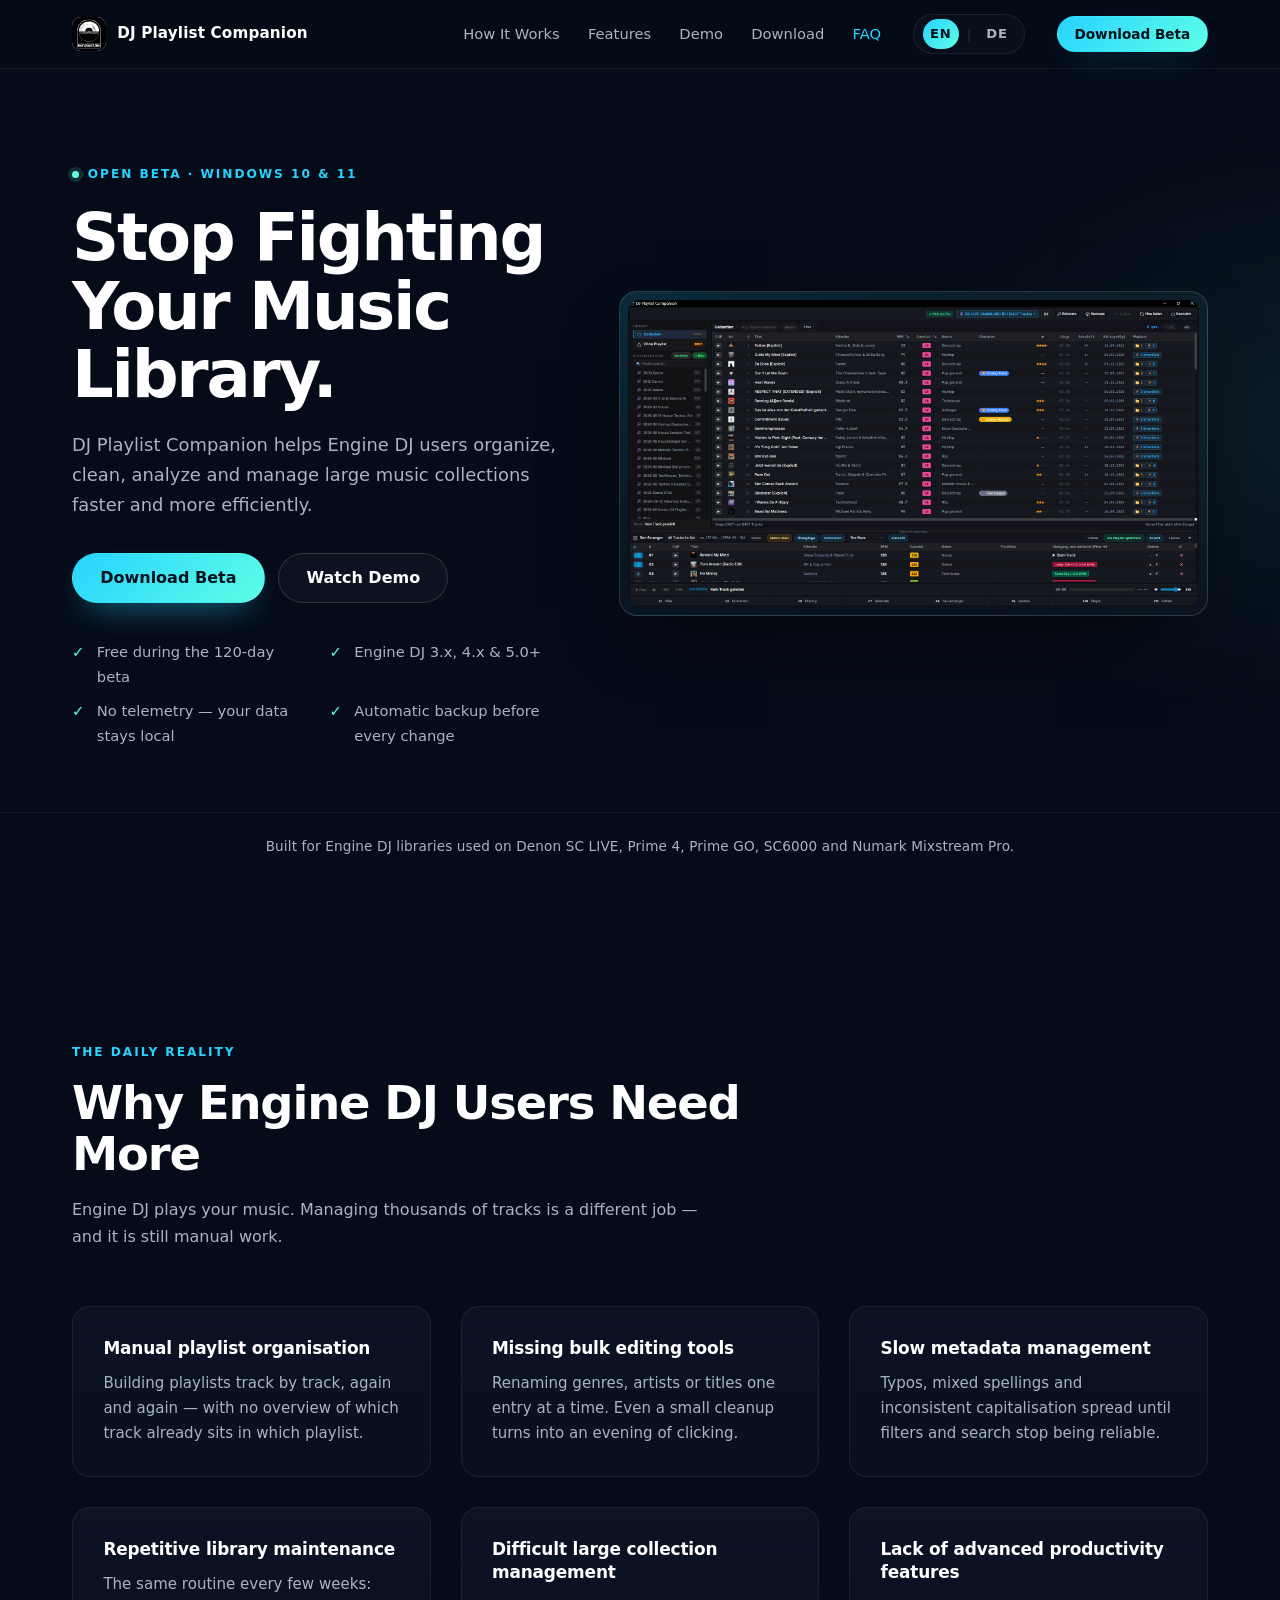
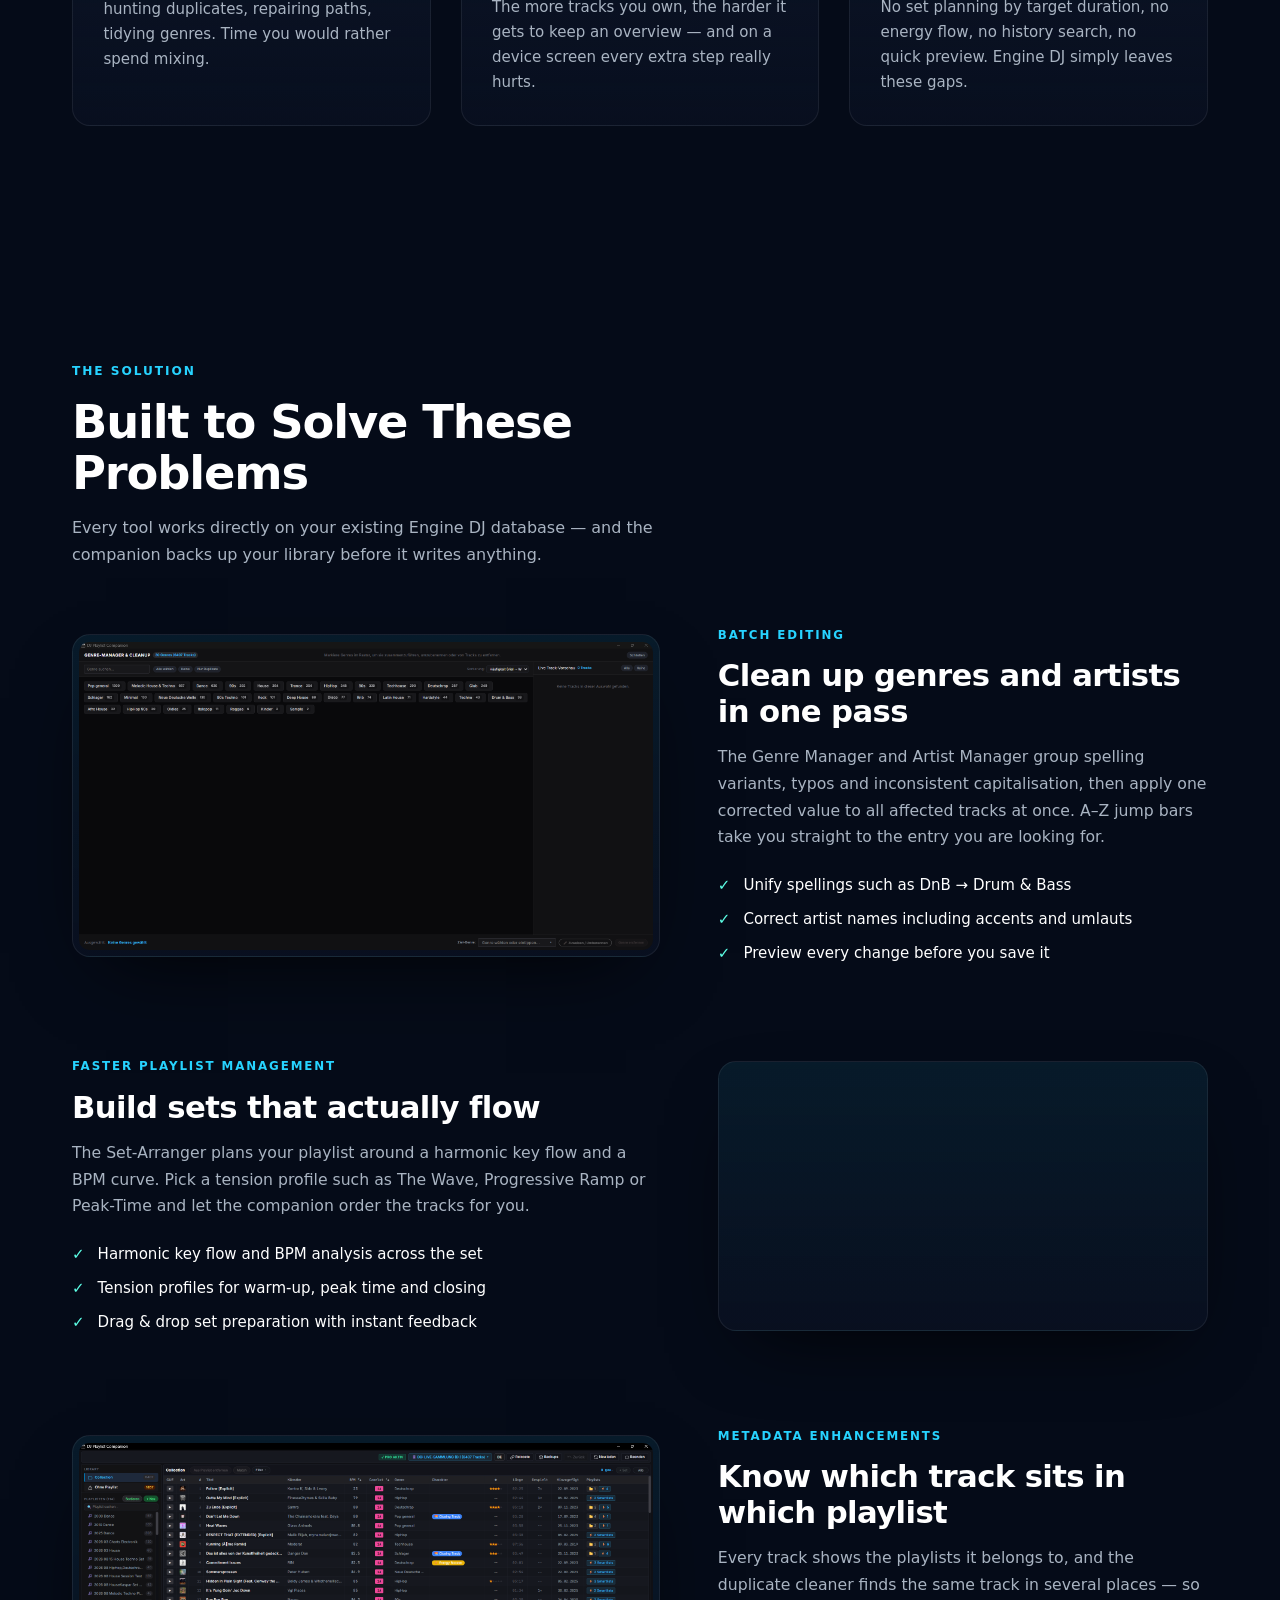
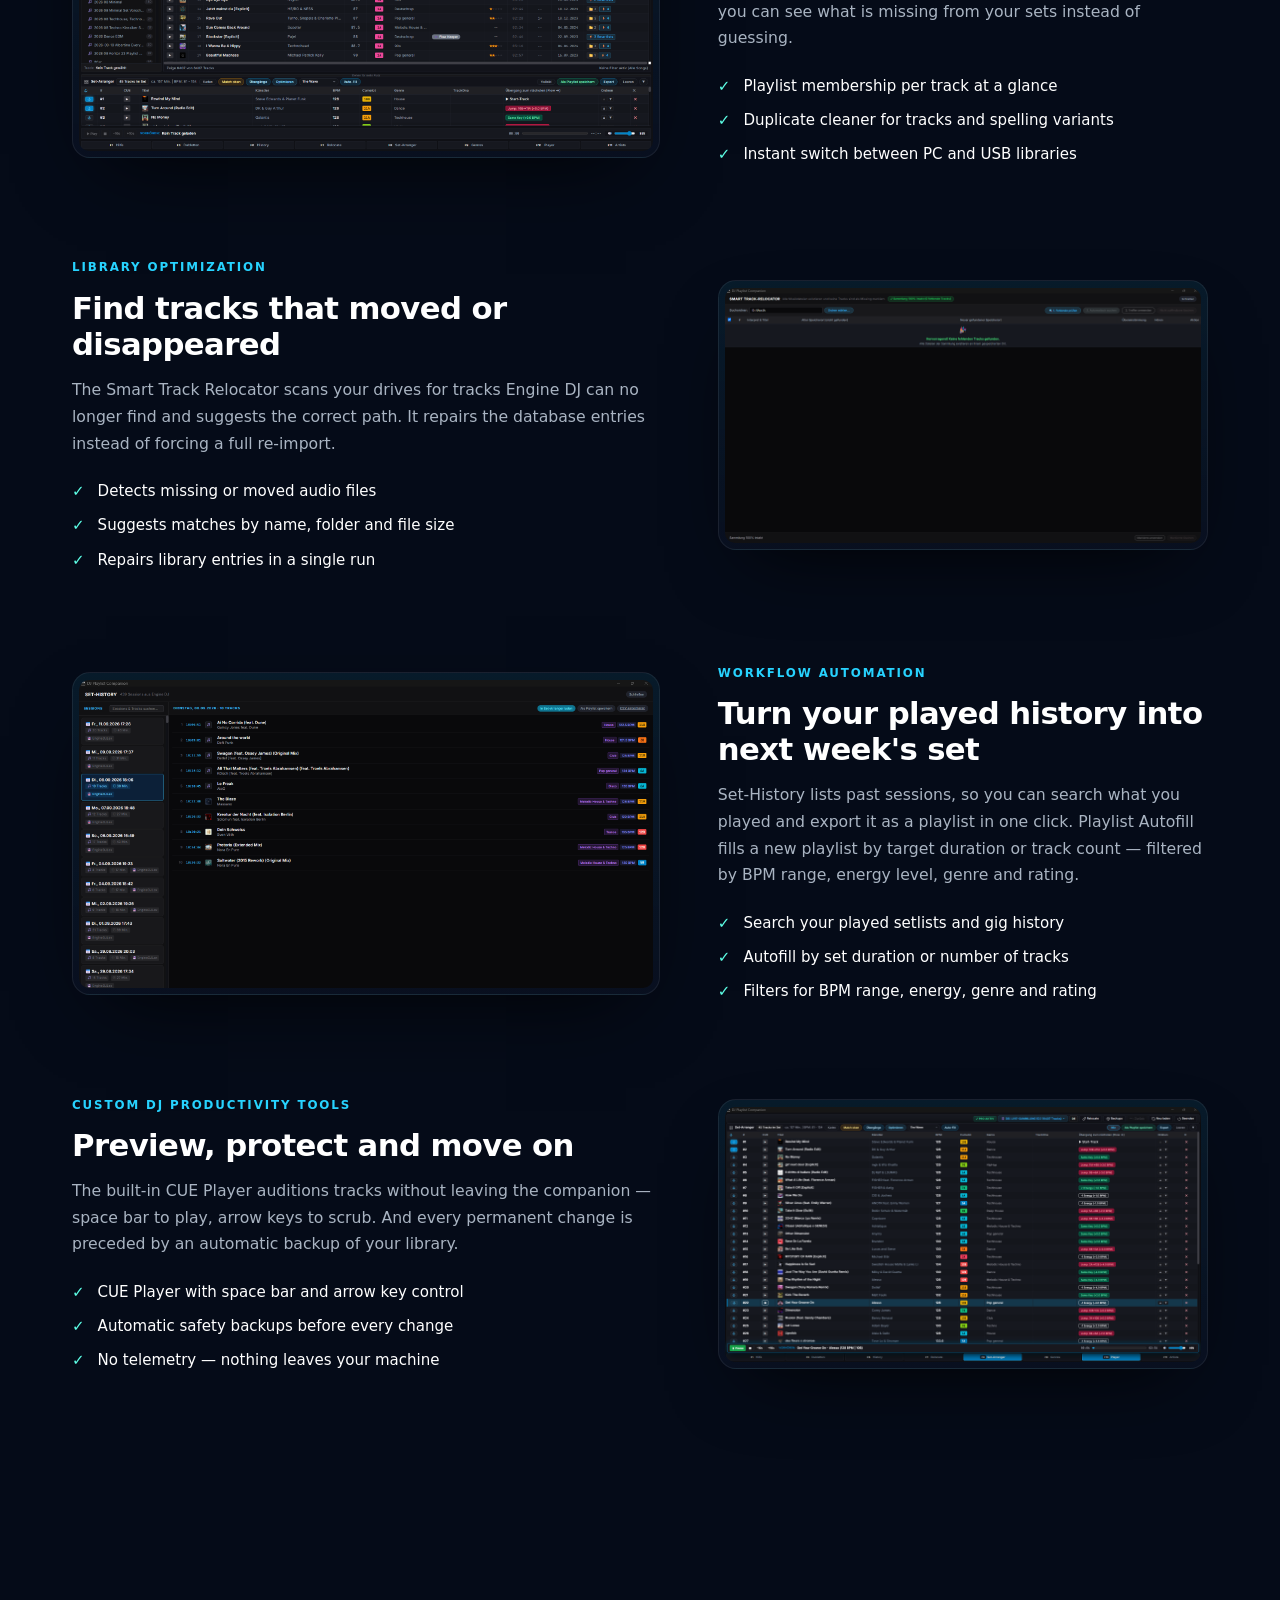
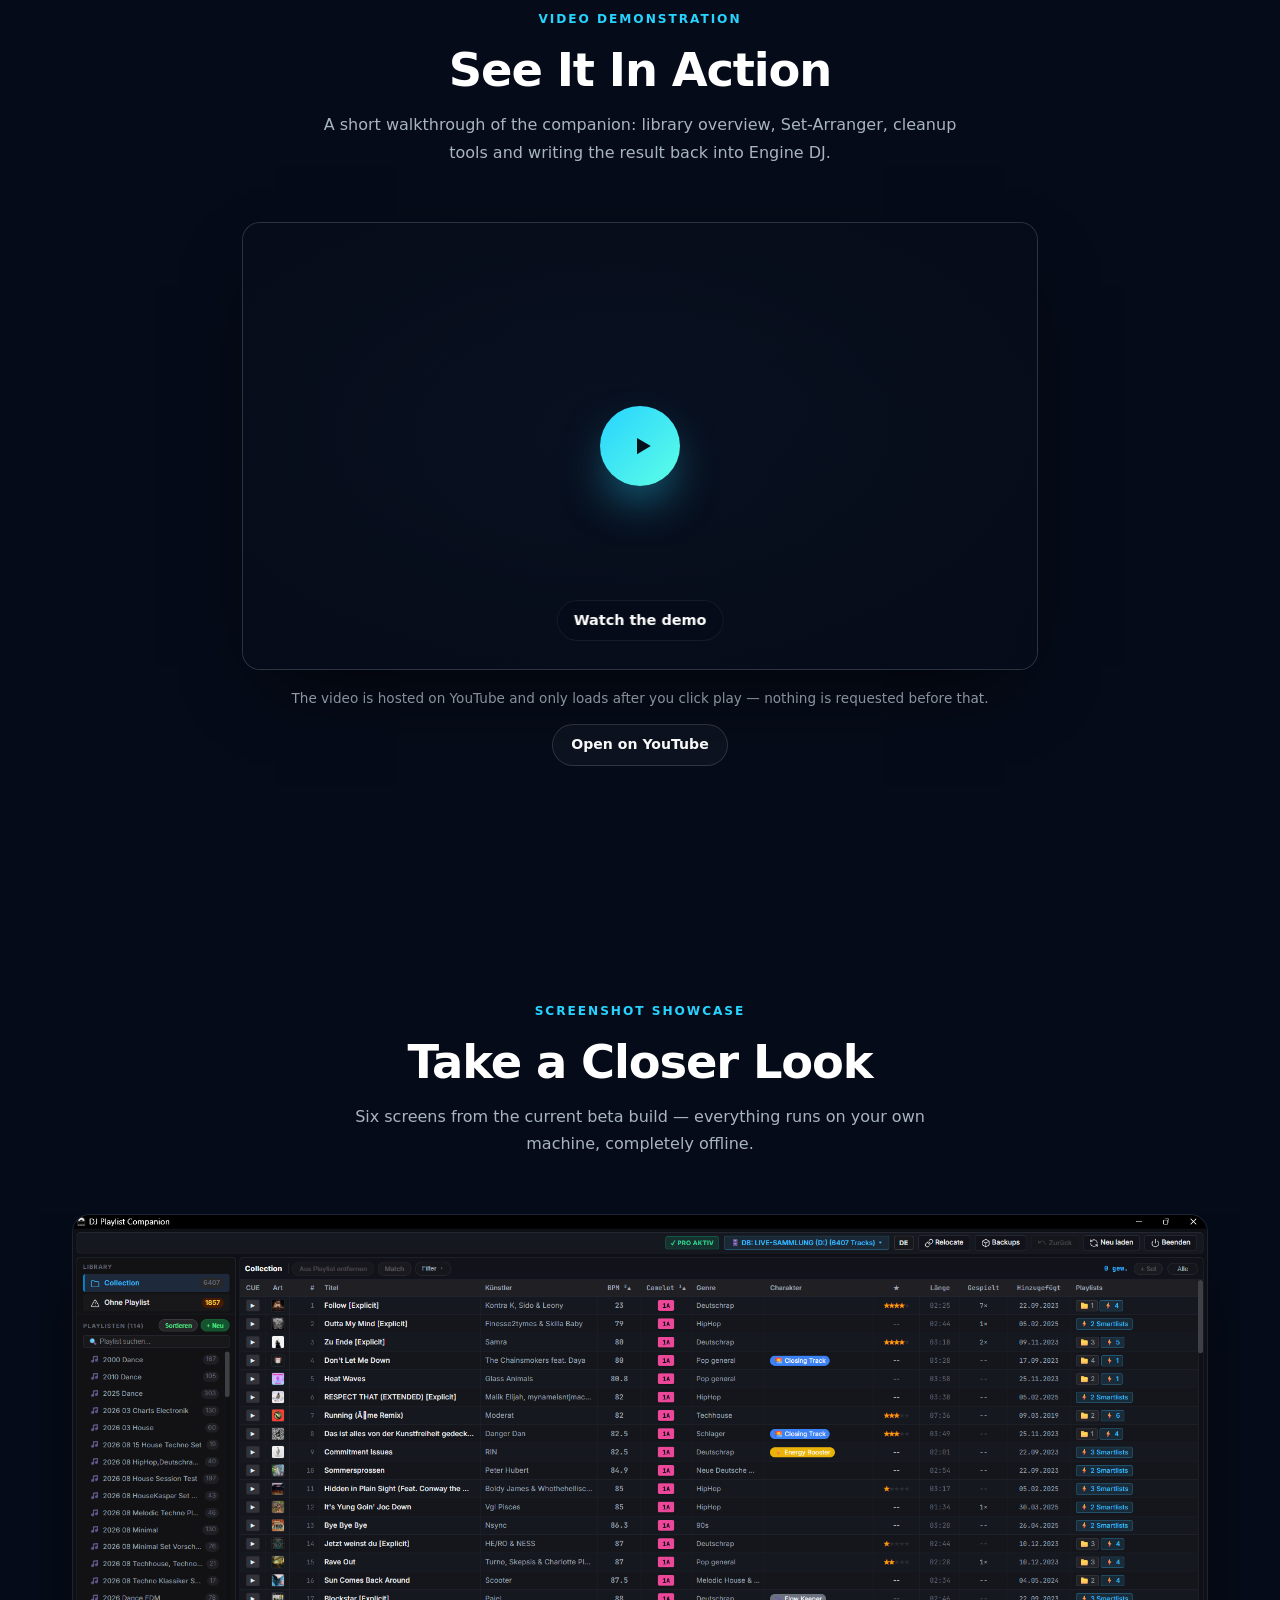
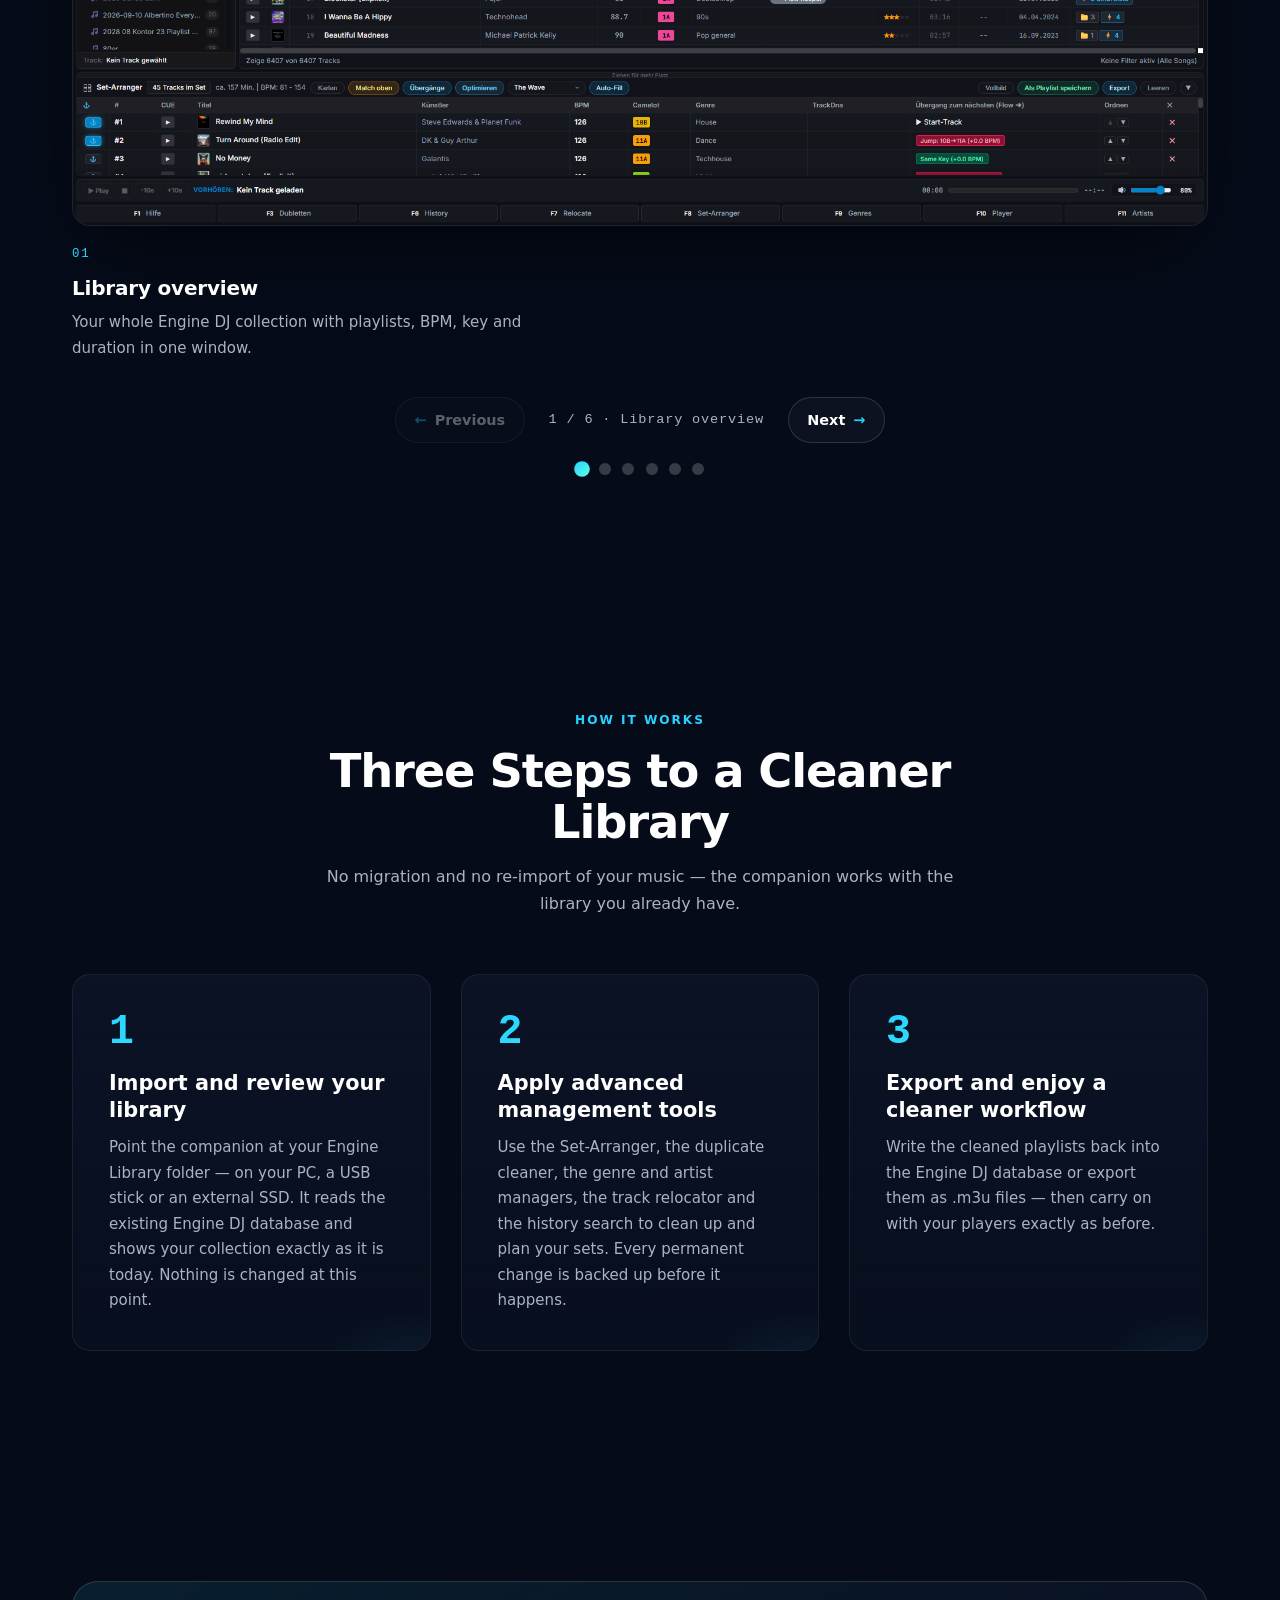
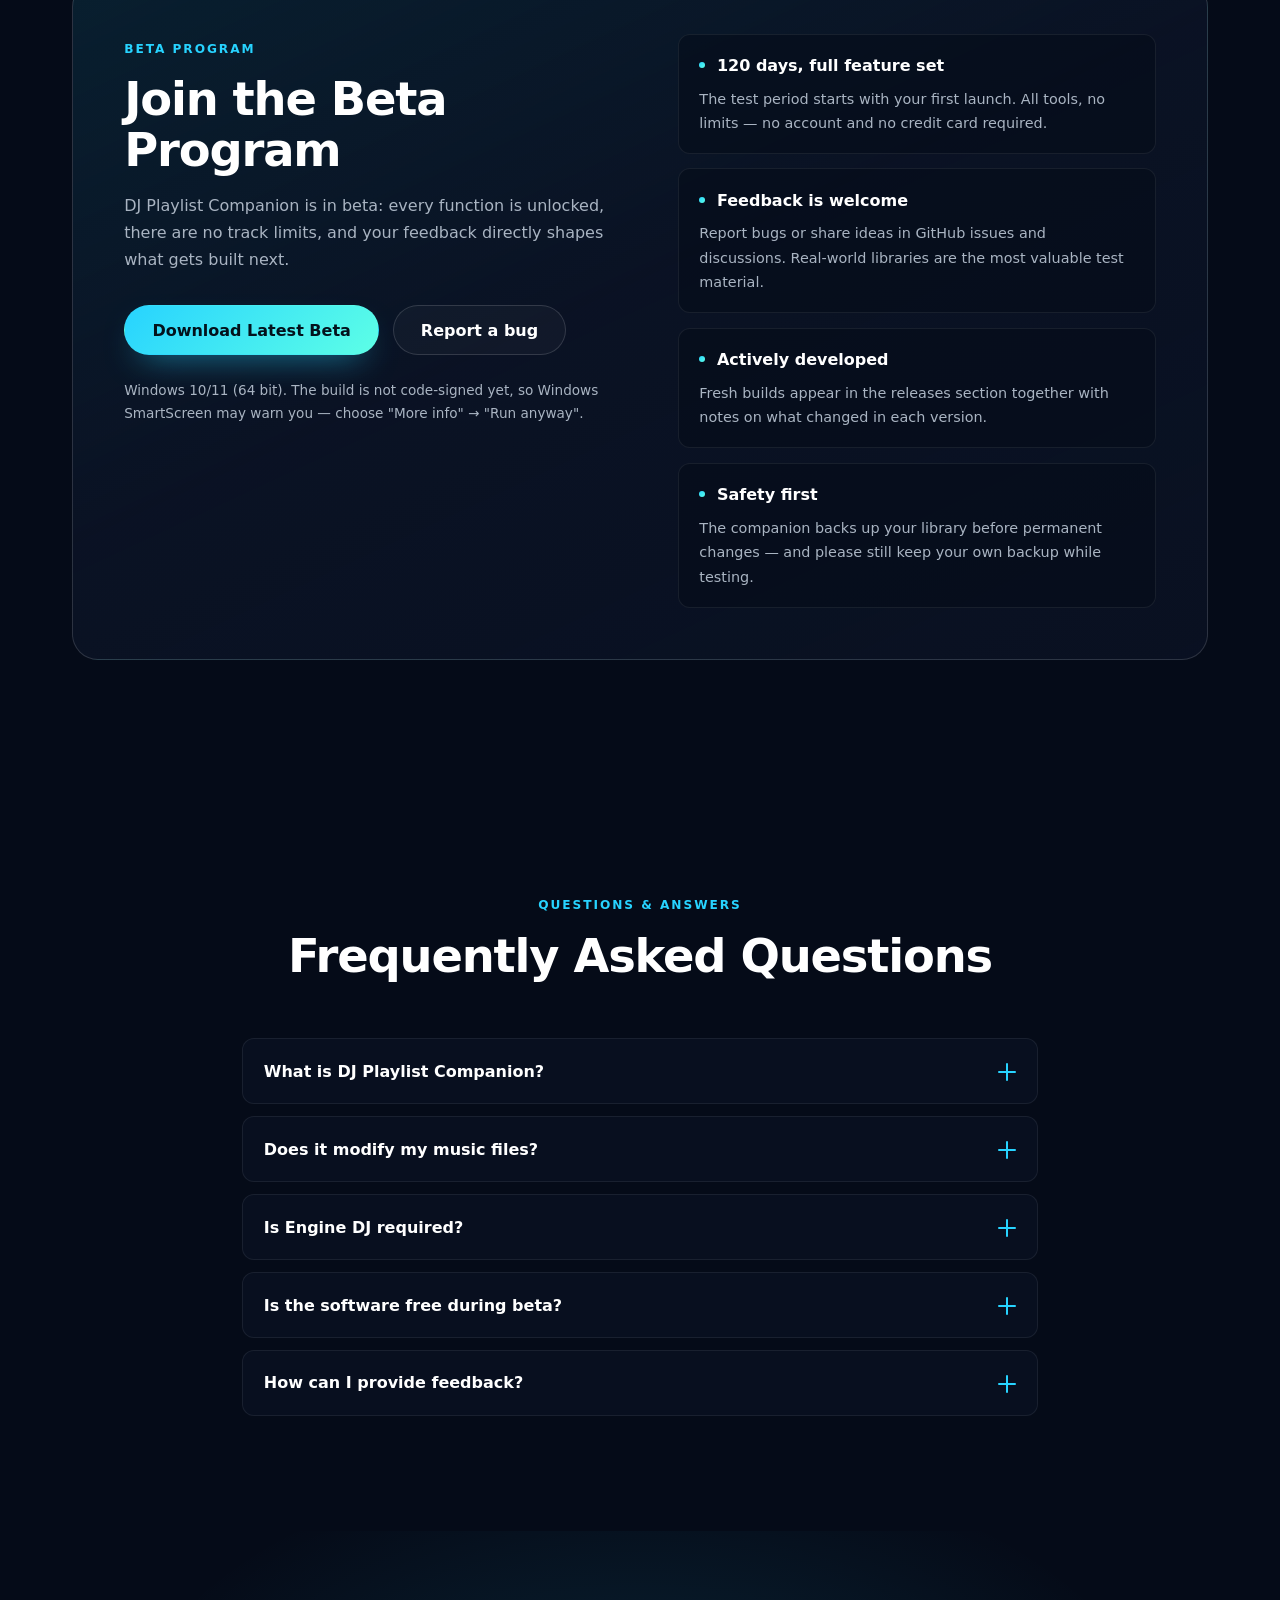
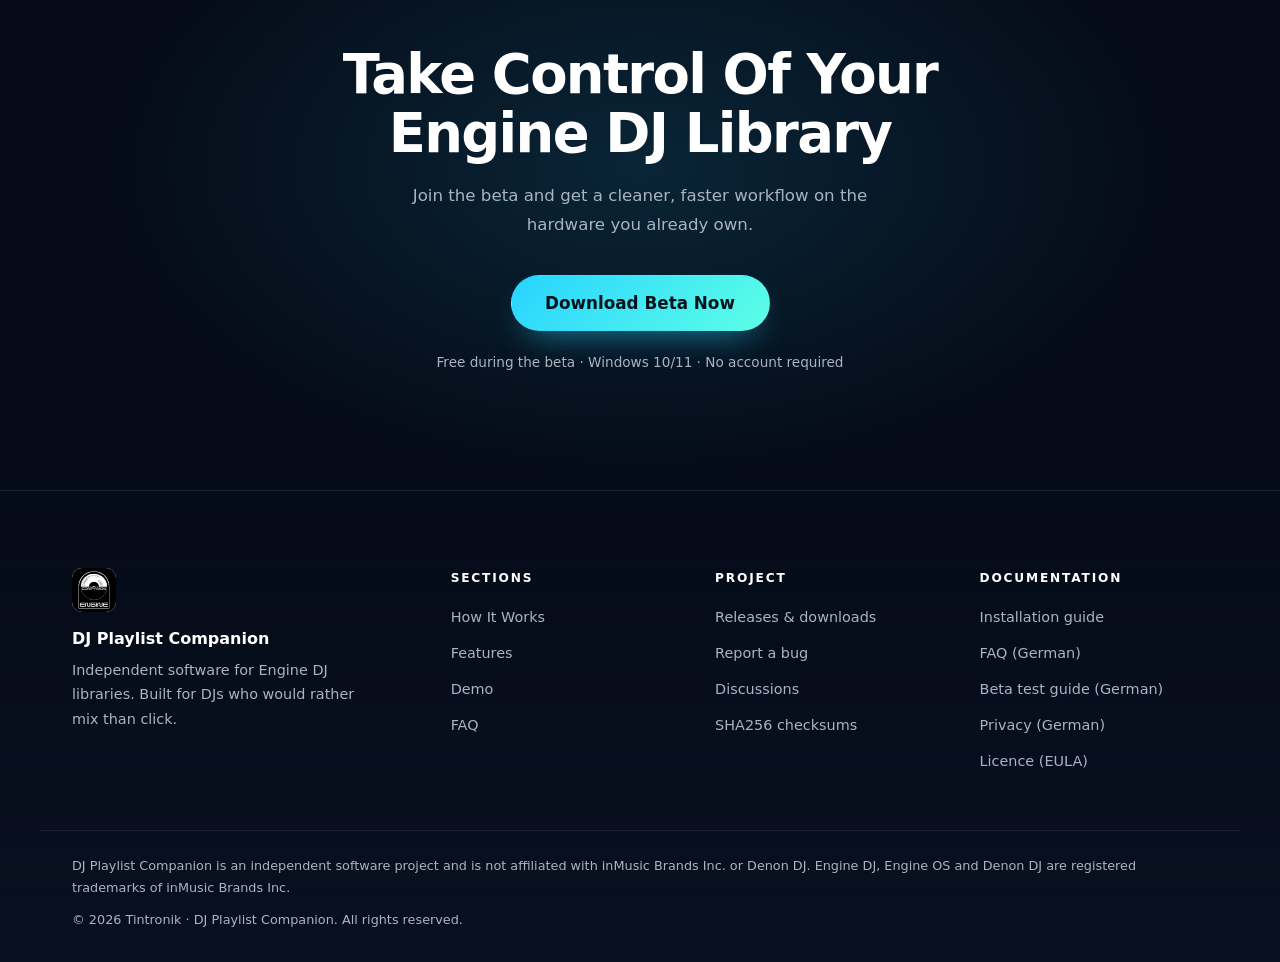
==== commit a7b7a3a9: "fix(video): YouTube-Fehler 153 behoben (origin-Parameter statt nocookie) Der eingebettete Player bra" ====
--- a/04_Website_und_Marketing/index.html
+++ b/04_Website_und_Marketing/index.html
@@ -8,6 +8,8 @@
   <meta name="robots" content="index, follow">
   <meta name="theme-color" content="#050B18">
   <meta name="color-scheme" content="dark">
+  <!-- The embedded YouTube player needs a real origin/referrer (error 153 without one). -->
+  <meta name="referrer" content="strict-origin-when-cross-origin">
   <link rel="canonical" href="https://tintronik.github.io/djplaylist.github.io/04_Website_und_Marketing/">
 
   <meta property="og:type" content="website">
@@ -288,6 +290,11 @@
         </div>
 
         <p class="video__note" data-i18n="video.note">The video is hosted on YouTube and only loads after you click play — nothing is requested before that.</p>
+
+        <a class="video__fallback" href="https://www.youtube.com/watch?v=6UIPTuI5QEQ"
+           target="_blank" rel="noopener noreferrer" data-video-link>
+          <span data-i18n="video.fallback">Open on YouTube</span>
+        </a>
       </div>
     </section>
     <section class="section" id="gallery" aria-labelledby="gallery-title">
--- a/04_Website_und_Marketing/style.css
+++ b/04_Website_und_Marketing/style.css
@@ -756,6 +756,31 @@
   font-size: 0.85rem;
   text-align: center;
 }
+
+/* Always available escape hatch: the player can still refuse to embed,
+   for example inside local file:// previews or strict browser settings. */
+.video__fallback {
+  display: block;
+  width: max-content;
+  max-width: 100%;
+  margin: 0.85rem auto 0;
+  padding: 0.5rem 1.15rem;
+  border: 1px solid var(--line-strong);
+  border-radius: var(--radius-pill);
+  background: rgba(255, 255, 255, 0.03);
+  color: var(--text);
+  font-size: 0.88rem;
+  font-weight: 600;
+  text-decoration: none;
+  transition: border-color 0.25s var(--ease), background-color 0.25s var(--ease),
+    color 0.25s var(--ease);
+}
+
+.video__fallback:hover {
+  border-color: rgba(39, 211, 255, 0.5);
+  background: rgba(39, 211, 255, 0.08);
+  color: var(--accent);
+}
 /* ─── Screenshot gallery ──────────────────────────────── */
 
 .gallery__viewport {
